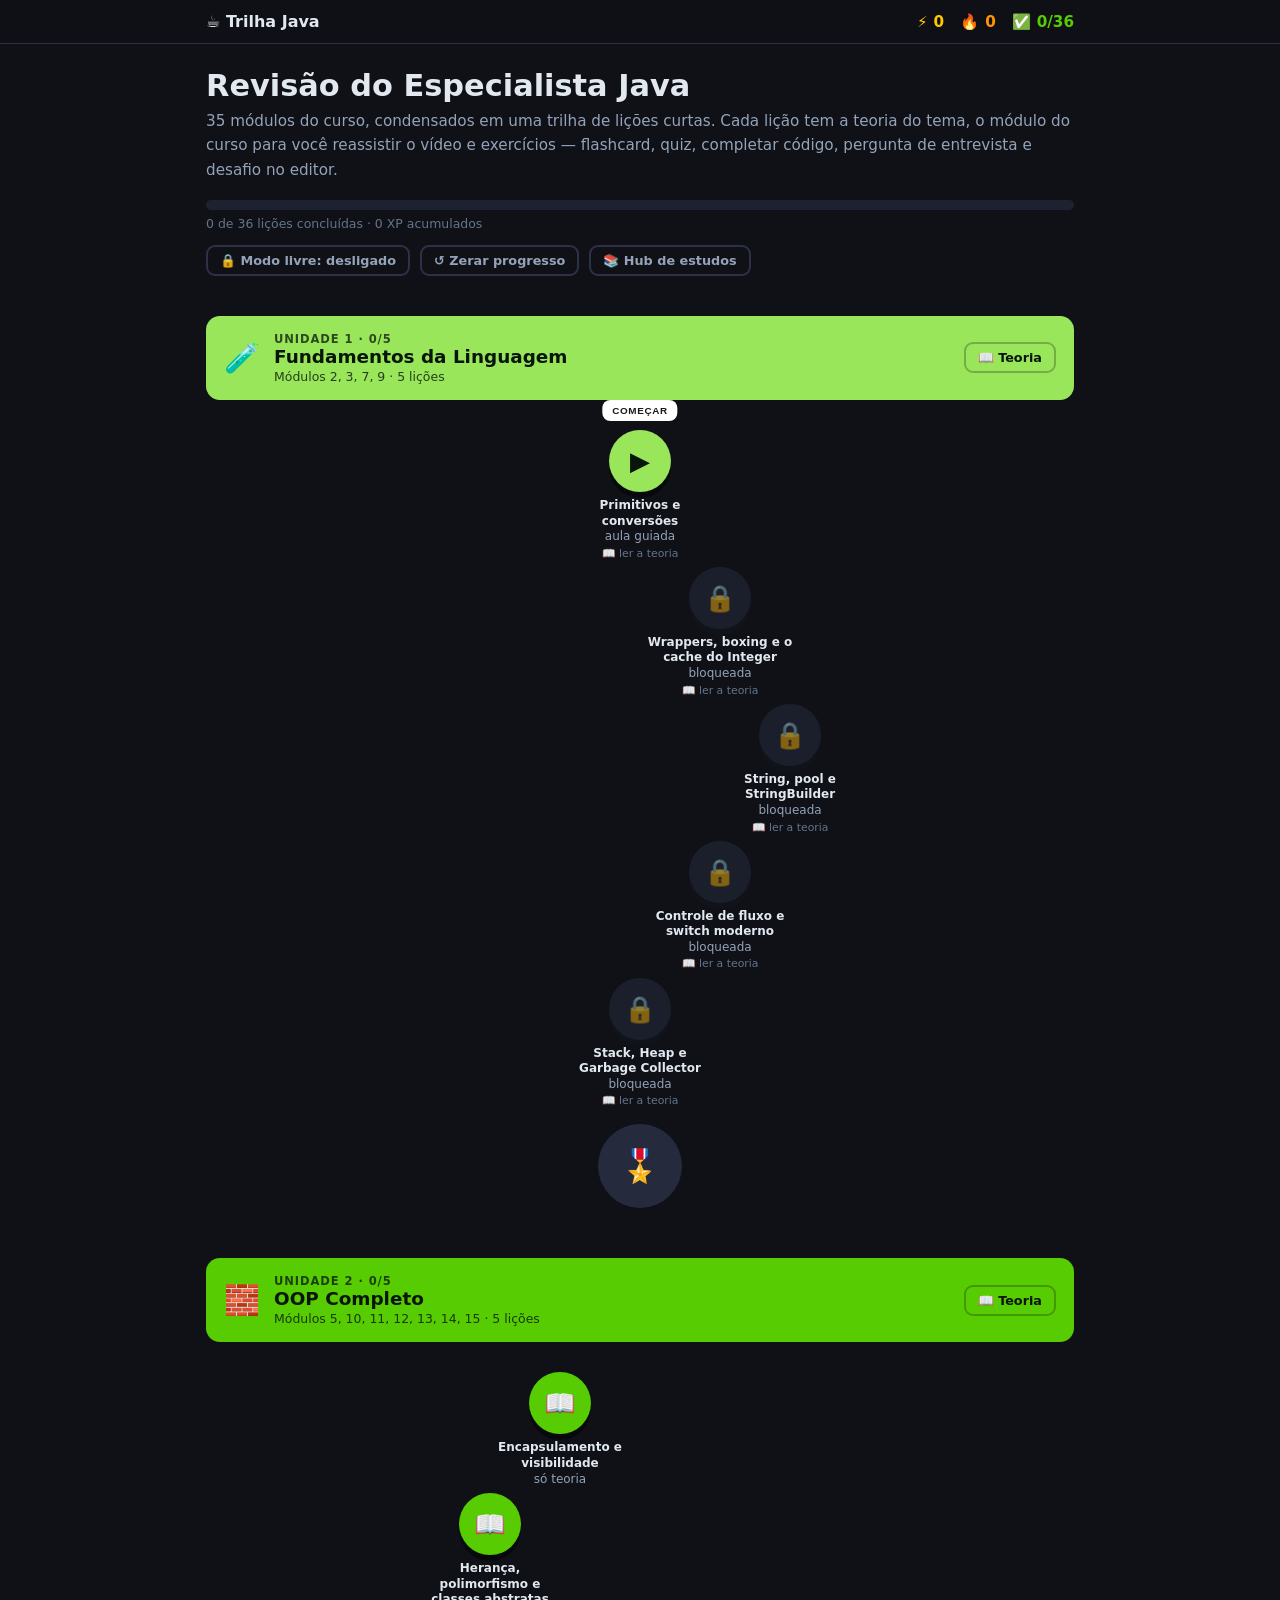
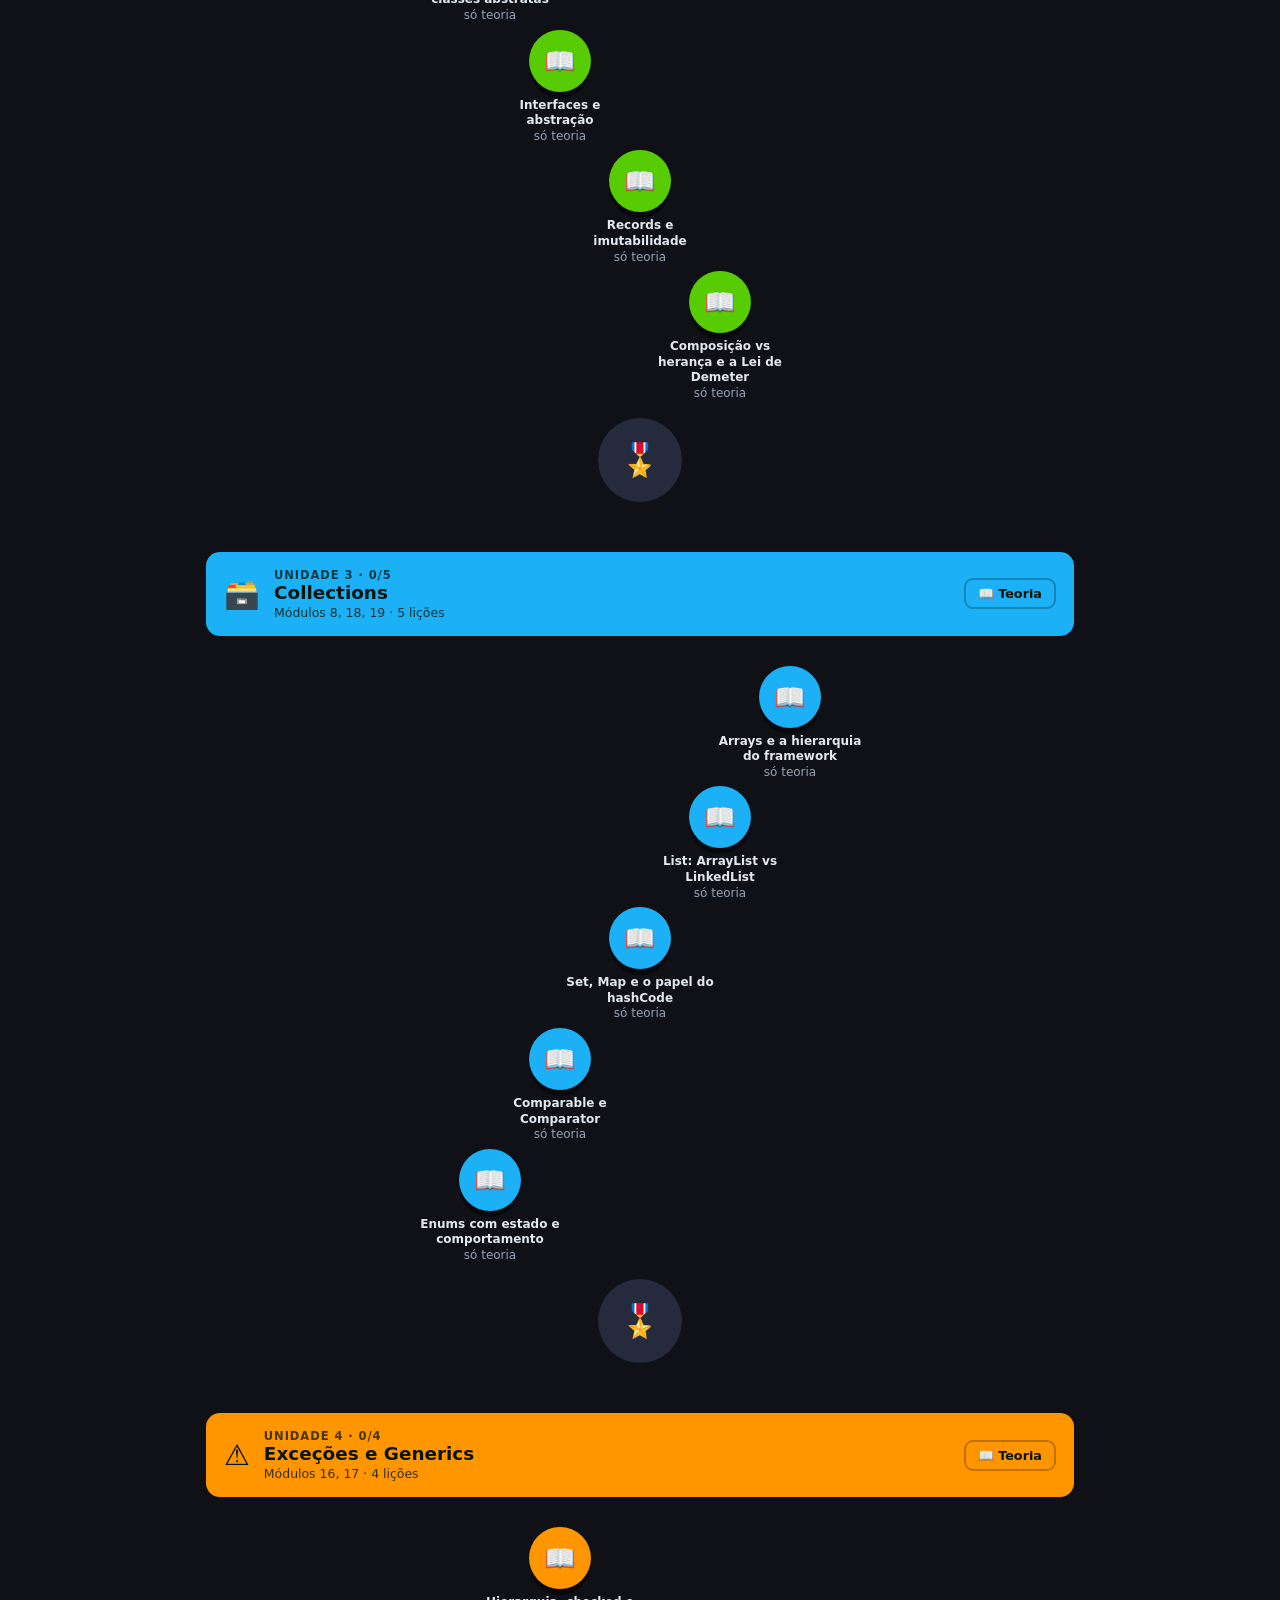
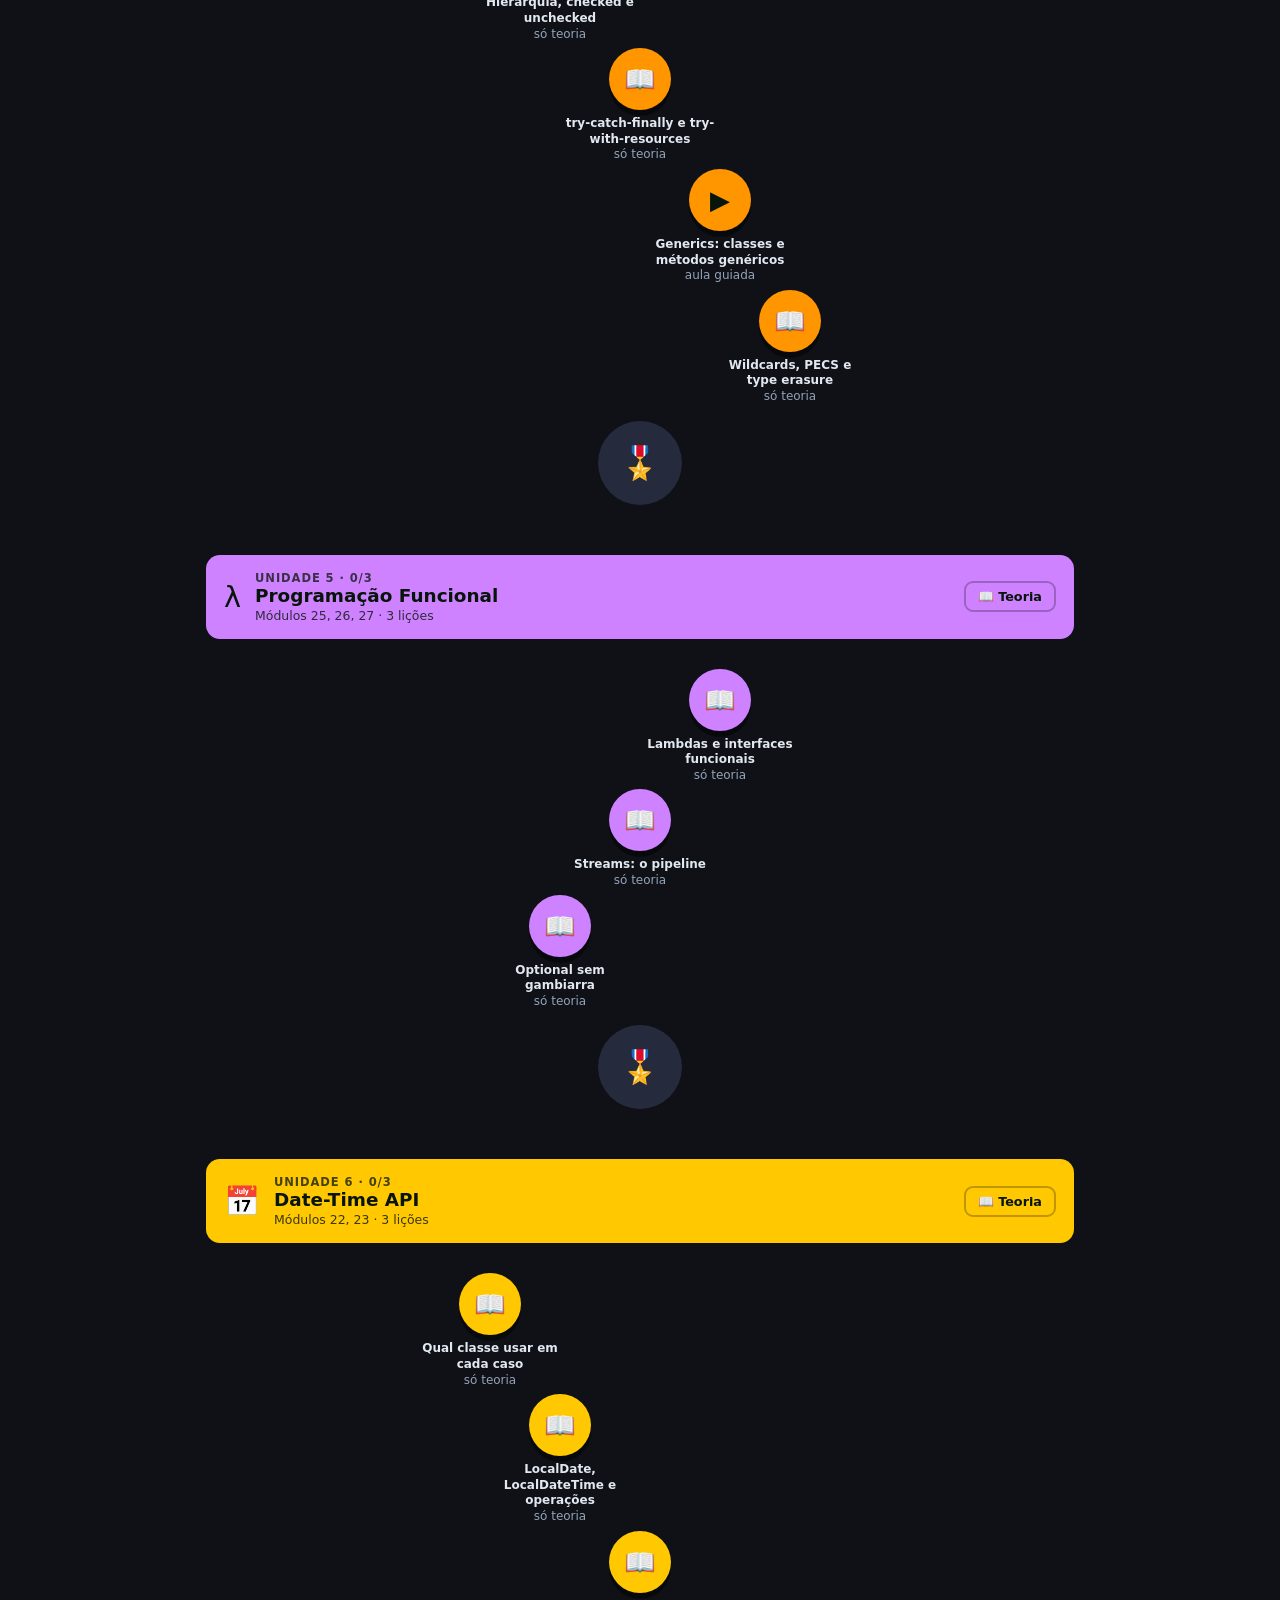
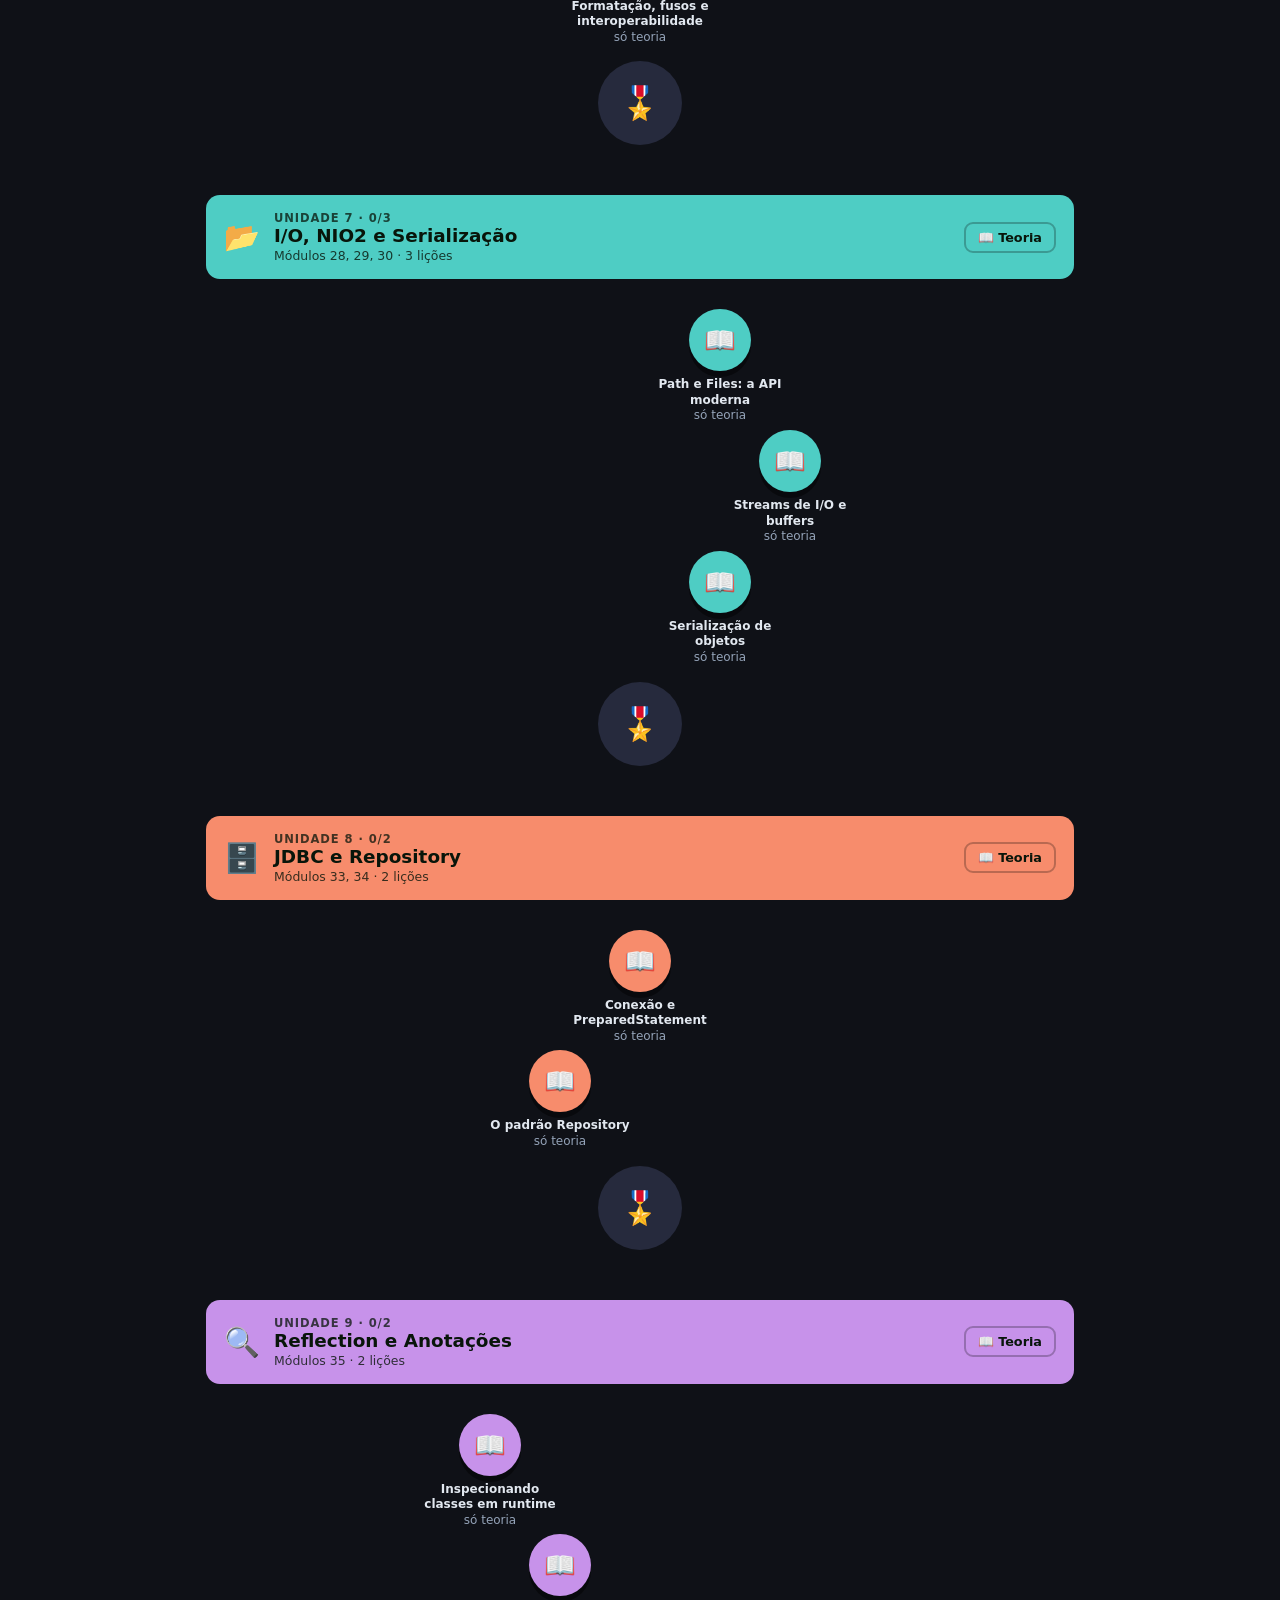
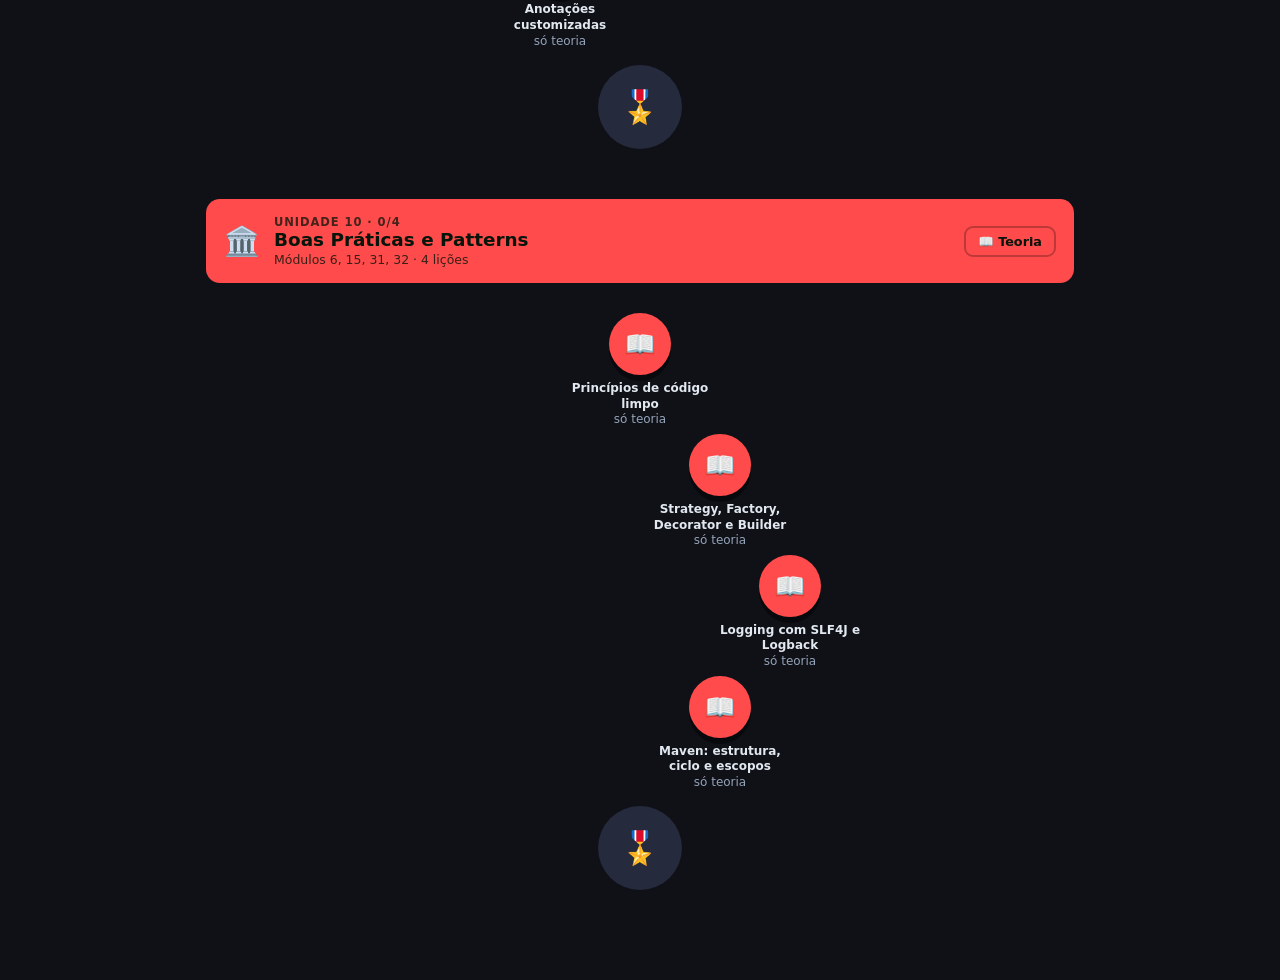
==== trilha/index.html @ 75b9731a "Adiciona trilha gamificada de revisão Java Trilha estilo Duolingo sobre o conteúdo de docs/, em HTML" ====
<!DOCTYPE html>
<html lang="pt-br">
<head>
  <meta charset="UTF-8">
  <meta name="viewport" content="width=device-width, initial-scale=1.0, viewport-fit=cover">
  <meta name="theme-color" content="#0f1117">
  <title>Trilha Java — Revisão Especialista</title>
  <link rel="stylesheet" href="styles/app.css">
</head>
<body>

  <header class="hud">
    <div class="hud-inner">
      <a class="hud-brand" href="index.html">☕ Trilha Java</a>
      <div class="hud-spacer"></div>
      <div class="stat stat-xp">⚡ <span id="hudXp">0</span></div>
      <div class="stat stat-streak">🔥 <span id="hudStreak">0</span></div>
      <div class="stat stat-done">✅ <span id="hudDone">0/0</span></div>
    </div>
  </header>

  <main class="wrap">
    <div class="intro">
      <h1>Revisão do Especialista Java</h1>
      <p>
        35 módulos do curso, condensados em uma trilha de lições curtas.
        Cada lição tem a teoria do tema, o módulo do curso para você reassistir o vídeo
        e exercícios — flashcard, quiz, completar código, pergunta de entrevista e desafio no editor.
      </p>
      <div class="xp-bar"><div class="xp-bar-fill" id="xpFill"></div></div>
      <div class="xp-label" id="xpLabel"></div>
      <div style="display:flex; gap:10px; margin-top:14px; flex-wrap:wrap">
        <button class="btn btn-ghost btn-sm" id="btnLivre">🔒 Modo livre</button>
        <button class="btn btn-ghost btn-sm" id="btnZerar">↺ Zerar progresso</button>
        <a class="btn btn-ghost btn-sm" id="linkHub" target="_blank">📚 Hub de estudos</a>
      </div>
      <div id="revisao"></div>
    </div>

    <div id="unidades"></div>
  </main>

  <script src="js/som.js"></script>
  <script src="js/progress.js"></script>
  <script src="content/curso.js"></script>
  <!-- ordem dos scripts = ordem da trilha -->
  <script src="content/page06-fundamentos.js"></script>
  <script src="content/page01-oop.js"></script>
  <script src="content/page02-collections.js"></script>
  <script src="content/page03-excecoes-generics.js"></script>
  <script src="content/page04-funcional.js"></script>
  <script src="content/page07-datetime.js"></script>
  <script src="content/page08-io-nio2.js"></script>
  <script src="content/page05-jdbc-repository.js"></script>
  <script src="content/page09-reflection.js"></script>
  <script src="content/page10-boas-praticas.js"></script>
  <script src="js/trilha.js"></script>
</body>
</html>
---- trilha/styles/app.css ----
:root {
  --bg:        #0f1117;
  --bg-soft:   #161923;
  --card:      #1e2130;
  --card-2:    #262a3d;
  --border:    #2d3148;
  --text:      #e2e8f0;
  --muted:     #94a3b8;
  --dim:       #64748b;

  --green:     #58cc02;
  --green-dk:  #46a302;
  --blue:      #1cb0f6;
  --purple:    #ce82ff;
  --gold:      #ffc800;
  --red:       #ff4b4b;
  --orange:    #ff9600;

  --radius:    14px;
  --font:      'Segoe UI', system-ui, -apple-system, sans-serif;
  --mono:      'JetBrains Mono', 'Fira Code', Consolas, monospace;
}

* { box-sizing: border-box; margin: 0; padding: 0; }

body {
  font-family: var(--font);
  background: var(--bg);
  color: var(--text);
  min-height: 100vh;
  -webkit-font-smoothing: antialiased;
}

a { color: var(--blue); text-decoration: none; }
a:hover { text-decoration: underline; }
code { font-family: var(--mono); font-size: 0.9em; }

/* ---------------------------------------------------------- header / hud */

.hud {
  position: sticky; top: 0; z-index: 50;
  background: rgba(15, 17, 23, 0.92);
  backdrop-filter: blur(8px);
  border-bottom: 1px solid var(--border);
}
.hud-inner {
  max-width: 900px; margin: 0 auto;
  padding: 12px 16px;
  display: flex; align-items: center; gap: 16px; flex-wrap: wrap;
}
.hud-brand {
  font-weight: 800; font-size: 1rem; color: var(--text);
  display: flex; align-items: center; gap: 8px;
}
.hud-brand:hover { text-decoration: none; }
.hud-spacer { flex: 1; }

.stat {
  display: flex; align-items: center; gap: 6px;
  font-weight: 700; font-size: 0.95rem;
}
.stat-xp     { color: var(--gold); }
.stat-streak { color: var(--orange); }
.stat-done   { color: var(--green); }

.btn {
  border: none; cursor: pointer; font-family: var(--font);
  font-weight: 700; font-size: 0.9rem;
  padding: 10px 20px; border-radius: 12px;
  transition: filter .15s, transform .05s;
}
.btn:active { transform: translateY(1px); }
.btn:disabled { opacity: .4; cursor: not-allowed; }
.btn-primary { background: var(--green); color: #0b1a00; box-shadow: 0 4px 0 var(--green-dk); }
.btn-primary:hover:not(:disabled) { filter: brightness(1.08); }
.btn-blue    { background: var(--blue); color: #04222f; box-shadow: 0 4px 0 #0d8ac4; }
.btn-ghost   { background: transparent; color: var(--muted); border: 2px solid var(--border); }
.btn-ghost:hover { color: var(--text); border-color: var(--dim); }
.btn-sm { padding: 6px 12px; font-size: 0.8rem; border-radius: 9px; }

/* ------------------------------------------------------------- trilha map */

.wrap { max-width: 900px; margin: 0 auto; padding: 24px 16px 80px; }

.intro h1 { font-size: 1.9rem; margin-bottom: 6px; }
.intro p  { color: var(--muted); font-size: 0.95rem; line-height: 1.6; }

.xp-bar {
  height: 10px; background: var(--card); border-radius: 6px;
  overflow: hidden; margin: 18px 0 6px;
}
.xp-bar-fill { height: 100%; background: linear-gradient(90deg, var(--green), var(--blue)); transition: width .4s ease; }
.xp-label { font-size: 0.78rem; color: var(--dim); }

.unit {
  margin-top: 40px;
  border-radius: var(--radius);
}
.unit-head {
  display: flex; align-items: center; gap: 14px;
  padding: 16px 18px;
  border-radius: var(--radius);
  background: var(--unit-color, var(--green));
  color: #08150a;
}
.unit-head-icon { font-size: 1.8rem; }
.unit-head-body { flex: 1; }
.unit-head-kicker { font-size: 0.72rem; font-weight: 800; text-transform: uppercase; letter-spacing: .08em; opacity: .75; }
.unit-head h2 { font-size: 1.15rem; font-weight: 800; }
.unit-head-meta { font-size: 0.78rem; opacity: .8; margin-top: 2px; }
.unit-head .btn-ghost { color: #08150a; border-color: rgba(0,0,0,.25); }
.unit-head .btn-ghost:hover { color: #000; border-color: rgba(0,0,0,.5); }

.path { padding: 30px 0 10px; display: flex; flex-direction: column; align-items: center; gap: 6px; }

.node-row { display: flex; justify-content: center; width: 100%; }
.node-wrap { position: relative; display: flex; flex-direction: column; align-items: center; gap: 6px; }

.node {
  width: 62px; height: 62px; border-radius: 50%;
  border: none; cursor: pointer;
  display: grid; place-items: center;
  font-size: 1.6rem;
  background: var(--card-2);
  color: var(--dim);
  box-shadow: 0 6px 0 #14161f;
  transition: transform .1s;
  position: relative;
}
.node:active { transform: translateY(3px); box-shadow: 0 3px 0 #14161f; }
.node.locked { cursor: not-allowed; opacity: .55; }
.node.locked:active { transform: none; box-shadow: 0 6px 0 #14161f; }
.node.available {
  background: var(--unit-color, var(--green));
  color: #08150a;
  box-shadow: 0 6px 0 rgba(0,0,0,.45);
}
.node.done {
  background: var(--gold); color: #3a2a00;
  box-shadow: 0 6px 0 #b38c00;
}
.node.current::after {
  content: 'COMEÇAR';
  position: absolute; top: -30px; left: 50%; transform: translateX(-50%);
  background: #fff; color: #1a1a1a;
  font-size: 0.62rem; font-weight: 800; letter-spacing: .06em;
  padding: 5px 10px; border-radius: 8px; white-space: nowrap;
  animation: bob 1.4s ease-in-out infinite;
}
@keyframes bob { 0%,100% { transform: translateX(-50%) translateY(0); } 50% { transform: translateX(-50%) translateY(-4px); } }

.node-due {
  position: absolute; top: -4px; right: -4px;
  width: 22px; height: 22px; border-radius: 50%;
  background: var(--red); color: #fff;
  font-size: 0.7rem; display: grid; place-items: center;
  border: 3px solid var(--bg);
}
.node-label { font-size: 0.75rem; color: var(--muted); text-align: center; max-width: 150px; line-height: 1.3; }
.node-label b { color: var(--text); font-weight: 600; }

/* mobile first: deslocamentos curtos; a partir de 560px a trilha abre */
.offset--2 { transform: translateX(-84px); }
.offset--1 { transform: translateX(-44px); }
.offset-0  { transform: translateX(0);     }
.offset-1  { transform: translateX(44px);  }
.offset-2  { transform: translateX(84px);  }

@media (min-width: 560px) {
  .offset--2 { transform: translateX(-150px); }
  .offset--1 { transform: translateX(-80px);  }
  .offset-1  { transform: translateX(80px);   }
  .offset-2  { transform: translateX(150px);  }
}

.trophy {
  margin: 10px auto 0; width: 84px; height: 84px; border-radius: 50%;
  display: grid; place-items: center; font-size: 2rem;
  background: var(--card-2); color: var(--dim);
}
.trophy.on { background: var(--gold); color: #3a2a00; box-shadow: 0 6px 0 #b38c00; }

/* ------------------------------------------------------------ review box */

.review-panel {
  margin-top: 22px; background: var(--card); border: 1px solid var(--border);
  border-left: 4px solid var(--orange);
  border-radius: var(--radius); padding: 16px 18px;
}
.review-panel h3 { font-size: 0.95rem; margin-bottom: 10px; }
.review-item {
  display: flex; align-items: center; gap: 10px;
  padding: 8px 0; border-top: 1px solid var(--border); font-size: 0.88rem;
}
.review-item:first-of-type { border-top: none; }
.review-item span { flex: 1; color: var(--muted); }

/* ---------------------------------------------------------------- lesson */

.lesson-top {
  display: flex; align-items: center; gap: 14px;
  max-width: 900px; margin: 0 auto; padding: 14px 16px;
}
.progress-track { flex: 1; height: 14px; background: var(--card); border-radius: 8px; overflow: hidden; }
.progress-fill { height: 100%; background: var(--green); border-radius: 8px; transition: width .3s ease; }
.close-x { background: none; border: none; color: var(--dim); font-size: 1.6rem; cursor: pointer; line-height: 1; }
.close-x:hover { color: var(--text); }

.stage { max-width: 760px; margin: 0 auto; padding: 8px 16px 140px; }

.step-kicker {
  font-size: 0.72rem; font-weight: 800; letter-spacing: .09em;
  text-transform: uppercase; color: var(--purple); margin-bottom: 10px;
}
.step-title { font-size: 1.35rem; line-height: 1.35; margin-bottom: 18px; }
.step-sub { color: var(--muted); font-size: 0.92rem; margin-bottom: 16px; line-height: 1.6; }

/* teoria */
.teoria { line-height: 1.75; font-size: 0.96rem; }
.teoria h3 { font-size: 1.02rem; margin: 22px 0 8px; color: var(--text); }
.teoria p  { margin-bottom: 12px; color: #cbd5e1; }
.teoria ul, .teoria ol { margin: 0 0 14px 20px; color: #cbd5e1; }
.teoria li { margin-bottom: 6px; }
.teoria strong { color: var(--text); }
.teoria code { background: var(--card-2); padding: 2px 6px; border-radius: 5px; color: #a5f3c0; }
.teoria table { width: 100%; border-collapse: collapse; margin: 12px 0 18px; font-size: 0.88rem; }
.teoria th, .teoria td { border: 1px solid var(--border); padding: 8px 10px; text-align: left; }
.teoria th { background: var(--card-2); font-weight: 700; }
.teoria td code { background: none; padding: 0; }

pre.code {
  background: #12141d; border: 1px solid var(--border); border-radius: 10px;
  padding: 14px 16px; overflow-x: auto; margin: 0 0 16px;
  font-family: var(--mono); font-size: 0.84rem; line-height: 1.65;
  color: #d7dce8; white-space: pre;
}
pre.code .cm { color: #6b7280; font-style: italic; }
pre.code .kw { color: #c792ea; }
pre.code .st { color: #ecc48d; }
pre.code .an { color: #ffcb6b; }
pre.code .ok { color: #7ee787; }
pre.code .bad { color: #ff7b72; }

/* referência ao módulo do curso */
.modref {
  display: flex; align-items: flex-start; gap: 12px;
  background: var(--card); border: 1px solid var(--border);
  border-left: 4px solid var(--blue);
  border-radius: 10px; padding: 12px 14px; margin-bottom: 20px;
  font-size: 0.85rem;
}
.modref-icon { font-size: 1.15rem; line-height: 1.3; }
.modref-body { flex: 1; }
.modref b { display: block; margin-bottom: 3px; }
.modref-path {
  font-family: var(--mono); font-size: 0.76rem; color: var(--muted);
  background: var(--bg-soft); padding: 4px 7px; border-radius: 5px;
  display: inline-block; margin-top: 6px; word-break: break-all;
}

/* opções de quiz */
.options { display: flex; flex-direction: column; gap: 10px; }
.option {
  text-align: left; width: 100%;
  background: var(--card); border: 2px solid var(--border);
  color: var(--text); border-radius: 12px; padding: 14px 16px;
  font-family: var(--font); font-size: 0.93rem; line-height: 1.5; cursor: pointer;
  transition: border-color .12s, background .12s;
  display: flex; gap: 12px; align-items: flex-start;
}
.option:hover:not(.disabled) { border-color: var(--dim); }
.option.selected { border-color: var(--blue); background: rgba(28,176,246,.08); }
.option.right { border-color: var(--green); background: rgba(88,204,2,.12); }
.option.wrong { border-color: var(--red); background: rgba(255,75,75,.1); }
.option.disabled { cursor: default; }
.option-key {
  flex: 0 0 24px; height: 24px; border-radius: 6px;
  border: 2px solid var(--border); font-size: 0.72rem; font-weight: 800;
  display: grid; place-items: center; color: var(--muted);
}
.option code { background: var(--card-2); padding: 1px 5px; border-radius: 4px; color: #a5f3c0; }

/* flashcard */
.flip { perspective: 1200px; margin-bottom: 18px; }
.flip-inner {
  position: relative; transition: transform .5s;
  transform-style: preserve-3d; min-height: 220px;
}
.flip.flipped .flip-inner { transform: rotateY(180deg); }
.flip-face {
  position: absolute; inset: 0; backface-visibility: hidden;
  background: var(--card); border: 1px solid var(--border); border-radius: var(--radius);
  padding: 22px; overflow-y: auto;
}
.flip-back { transform: rotateY(180deg); }
.flip-hint { text-align: center; color: var(--dim); font-size: 0.78rem; margin-bottom: 14px; }

/* resposta livre */
textarea.answer {
  width: 100%; min-height: 130px; resize: vertical;
  background: var(--card); border: 2px solid var(--border); border-radius: 12px;
  color: var(--text); font-family: var(--font); font-size: 0.93rem;
  padding: 14px; line-height: 1.6;
}
textarea.answer:focus { outline: none; border-color: var(--blue); }

.reveal {
  background: var(--card); border: 1px solid var(--border);
  border-left: 4px solid var(--green);
  border-radius: 10px; padding: 16px; margin-top: 16px;
}
.reveal h4 { font-size: 0.8rem; text-transform: uppercase; letter-spacing: .07em; color: var(--green); margin-bottom: 10px; }
.self-grade { display: flex; gap: 10px; margin-top: 16px; flex-wrap: wrap; }

/* completar lacuna */
.gap-input {
  background: var(--card-2); border: 2px dashed var(--blue); border-radius: 6px;
  color: var(--text); font-family: var(--mono); font-size: 0.84rem;
  padding: 2px 8px; min-width: 120px;
}
.gap-input:focus { outline: none; border-style: solid; }

/* editor de código */
.editor-shell {
  border: 1px solid var(--border); border-radius: 12px; overflow: hidden;
  margin-bottom: 14px; background: #1e1e1e;
}
.editor-bar {
  display: flex; align-items: center; gap: 10px;
  background: var(--card-2); padding: 8px 12px;
  font-size: 0.76rem; color: var(--muted); font-family: var(--mono);
  border-bottom: 1px solid var(--border);
}
.editor-bar .dot { width: 10px; height: 10px; border-radius: 50%; background: var(--red); }
.editor-host { height: 340px; }
textarea.editor-fallback {
  width: 100%; height: 340px; border: none; background: #1e1e1e; color: #d4d4d4;
  font-family: var(--mono); font-size: 0.84rem; padding: 12px; resize: vertical; line-height: 1.6;
}
textarea.editor-fallback:focus { outline: none; }

.checks { display: flex; flex-direction: column; gap: 8px; margin-top: 14px; }
.check {
  display: flex; gap: 10px; align-items: flex-start;
  background: var(--card); border: 1px solid var(--border);
  border-radius: 9px; padding: 10px 12px; font-size: 0.85rem;
}
.check-icon { flex: 0 0 auto; }
.check.pass { border-color: rgba(88,204,2,.45); }
.check.pass .check-icon { color: var(--green); }
.check.fail { border-color: rgba(255,75,75,.4); }
.check.fail .check-icon { color: var(--red); }
.check.idle { opacity: .6; }

.note {
  font-size: 0.78rem; color: var(--dim); line-height: 1.6;
  border-left: 2px solid var(--border); padding-left: 10px; margin-top: 12px;
}

/* barra de feedback fixa */
.footbar {
  position: fixed; left: 0; right: 0; bottom: 0; z-index: 40;
  border-top: 2px solid var(--border);
  background: var(--bg-soft);
  transition: background .2s, border-color .2s;
}
.footbar.ok   { background: #14300a; border-color: var(--green); }
.footbar.bad  { background: #340d0d; border-color: var(--red); }
.footbar-inner {
  max-width: 760px; margin: 0 auto; padding: 16px;
  display: flex; align-items: center; gap: 16px; flex-wrap: wrap;
}
.footbar-msg { flex: 1; font-size: 0.92rem; line-height: 1.55; min-width: 220px; }
.footbar.ok  .footbar-msg b { color: var(--green); }
.footbar.bad .footbar-msg b { color: var(--red); }
.footbar-msg small { display: block; color: var(--muted); margin-top: 5px; font-size: 0.82rem; }

/* fim de lição */
.finish { text-align: center; padding: 40px 0; }
.finish-emoji { font-size: 3.5rem; }
.finish h1 { font-size: 1.8rem; margin: 12px 0 8px; }
.finish p { color: var(--muted); margin-bottom: 24px; }
.finish-stats { display: flex; gap: 12px; justify-content: center; flex-wrap: wrap; margin-bottom: 28px; }
.finish-stat {
  background: var(--card); border: 2px solid var(--border); border-radius: 12px;
  padding: 14px 22px; min-width: 110px;
}
.finish-stat .v { font-size: 1.5rem; font-weight: 800; }
.finish-stat .k { font-size: 0.72rem; color: var(--dim); text-transform: uppercase; letter-spacing: .07em; margin-top: 2px; }
.finish-actions { display: flex; gap: 12px; justify-content: center; flex-wrap: wrap; }

/* -------------------------------------------------------- página teoria */

.hud-here { color: var(--dim); font-size: 0.9rem; font-weight: 600; }

.doc-layout {
  display: grid; grid-template-columns: 280px minmax(0, 1fr);
  gap: 32px; max-width: 1180px; margin: 0 auto; padding: 0 16px;
  align-items: start;
}
@media (max-width: 900px) {
  .doc-layout { grid-template-columns: 1fr; gap: 0; }
  .doc-side { position: static !important; max-height: none !important; border-right: none;
              border-bottom: 1px solid var(--border); margin-bottom: 20px; }
}

.doc-side {
  position: sticky; top: 62px;
  max-height: calc(100vh - 62px); overflow-y: auto;
  padding: 24px 8px 40px 0;
  border-right: 1px solid var(--border);
  scrollbar-width: thin;
}

.toc-unit { margin-bottom: 22px; }
.toc-unit-head {
  display: flex; align-items: center; gap: 8px;
  font-size: 0.78rem; font-weight: 800; letter-spacing: .04em;
  text-transform: uppercase; color: var(--unit-color, var(--green));
  padding: 0 10px 8px;
}
.toc-list { list-style: none; }
.toc-item a {
  display: block; padding: 7px 12px; border-radius: 8px;
  font-size: 0.86rem; color: var(--muted); border-left: 2px solid transparent;
}
.toc-item a:hover { background: var(--card); color: var(--text); text-decoration: none; }
.toc-item.active a { background: var(--card); color: var(--text); border-left-color: var(--blue); font-weight: 700; }
.toc-item.done a::after { content: ' ★'; color: var(--gold); font-size: 0.75rem; }

.doc-main { padding: 28px 0 90px; min-width: 0; }

.artigo-kicker {
  font-size: 0.76rem; font-weight: 800; letter-spacing: .07em;
  text-transform: uppercase; margin-bottom: 10px;
  display: flex; align-items: center; gap: 6px; flex-wrap: wrap;
}
.artigo-titulo { font-size: 2rem; line-height: 1.2; margin-bottom: 12px; }
.artigo-resumo { color: var(--muted); font-size: 1rem; line-height: 1.7; margin-bottom: 22px; }

.nesta-pagina {
  background: var(--card); border: 1px solid var(--border); border-radius: 10px;
  padding: 14px 18px; margin: 0 0 28px;
}
.nesta-pagina b {
  display: block; font-size: 0.72rem; text-transform: uppercase;
  letter-spacing: .08em; color: var(--dim); margin-bottom: 8px;
}
.nesta-pagina ul { list-style: none; display: flex; flex-wrap: wrap; gap: 6px 18px; }
.nesta-pagina a { font-size: 0.86rem; color: var(--muted); }
.nesta-pagina a:hover { color: var(--blue); }
.nesta-pagina a.lendo { color: var(--blue); font-weight: 700; }

.doc-main .teoria h3 { scroll-margin-top: 80px; padding-top: 6px; }

.artigo-cta {
  display: flex; gap: 12px; align-items: center; flex-wrap: wrap;
  margin: 36px 0 0; padding-top: 26px; border-top: 1px solid var(--border);
}

.artigo-nav {
  display: flex; justify-content: space-between; gap: 16px;
  margin-top: 26px; padding-top: 20px; border-top: 1px solid var(--border);
  font-size: 0.92rem;
}
.artigo-nav a { color: var(--text); font-weight: 600; max-width: 45%; }
.artigo-nav a small { color: var(--dim); font-size: 0.74rem; font-weight: 400; }
.artigo-nav .direita { text-align: right; }

.node-teoria {
  font-size: 0.68rem; color: var(--dim);
  display: block; margin-top: 2px;
}
.node-teoria:hover { color: var(--blue); }

/* ------------------------------------------------- ajustes mobile gerais */

@media (max-width: 559px) {
  .wrap { padding: 16px 12px 60px; }
  .intro h1 { font-size: 1.45rem; }
  .intro p  { font-size: 0.88rem; }
  .hud-inner { padding: 10px 12px; gap: 10px; }
  .hud-brand { font-size: 0.9rem; }
  .stat { font-size: 0.85rem; }

  .node { font-size: 1.35rem; }
  .node-label { font-size: 0.7rem; max-width: 120px; }
  .unit-head { padding: 13px 14px; gap: 11px; }
  .unit-head h2 { font-size: 1rem; }
  .unit-head-icon { font-size: 1.5rem; }
  .unit-head-meta { font-size: 0.72rem; }

  .stage { padding: 8px 12px 150px; }
  .step-title { font-size: 1.1rem; }
  .option { padding: 12px 13px; font-size: 0.87rem; }
  pre.code { font-size: 0.74rem; padding: 12px; }
  .editor-host, textarea.editor-fallback { height: 260px; }
  .footbar-inner { padding: 13px 12px; gap: 10px; }
  .footbar-msg { font-size: 0.86rem; }
  .footbar .btn { flex: 1 0 auto; }

  .doc-main { padding: 18px 0 60px; }
  .artigo-titulo { font-size: 1.5rem; }
  .teoria { font-size: 0.9rem; }
  .teoria table { font-size: 0.78rem; }
  .teoria th, .teoria td { padding: 6px 8px; }
  .doc-side { padding: 16px 0 20px; }
}

/* alvos de toque: nada abaixo de 44px em telas de dedo */
@media (pointer: coarse) {
  .btn { min-height: 44px; }
  .btn-sm { min-height: 38px; }
  .option { min-height: 48px; }
  .toc-item a { padding: 10px 12px; }
}

.tag {
  display: inline-block; font-size: 0.68rem; font-weight: 800;
  padding: 3px 8px; border-radius: 20px; letter-spacing: .04em;
  background: var(--card-2); color: var(--muted); margin-left: 8px;
}
.tag-alta  { background: rgba(255,75,75,.15);  color: #ff8f8f; }
.tag-media { background: rgba(255,200,0,.15);  color: var(--gold); }
.tag-base  { background: rgba(88,204,2,.15);   color: #9ae65a; }
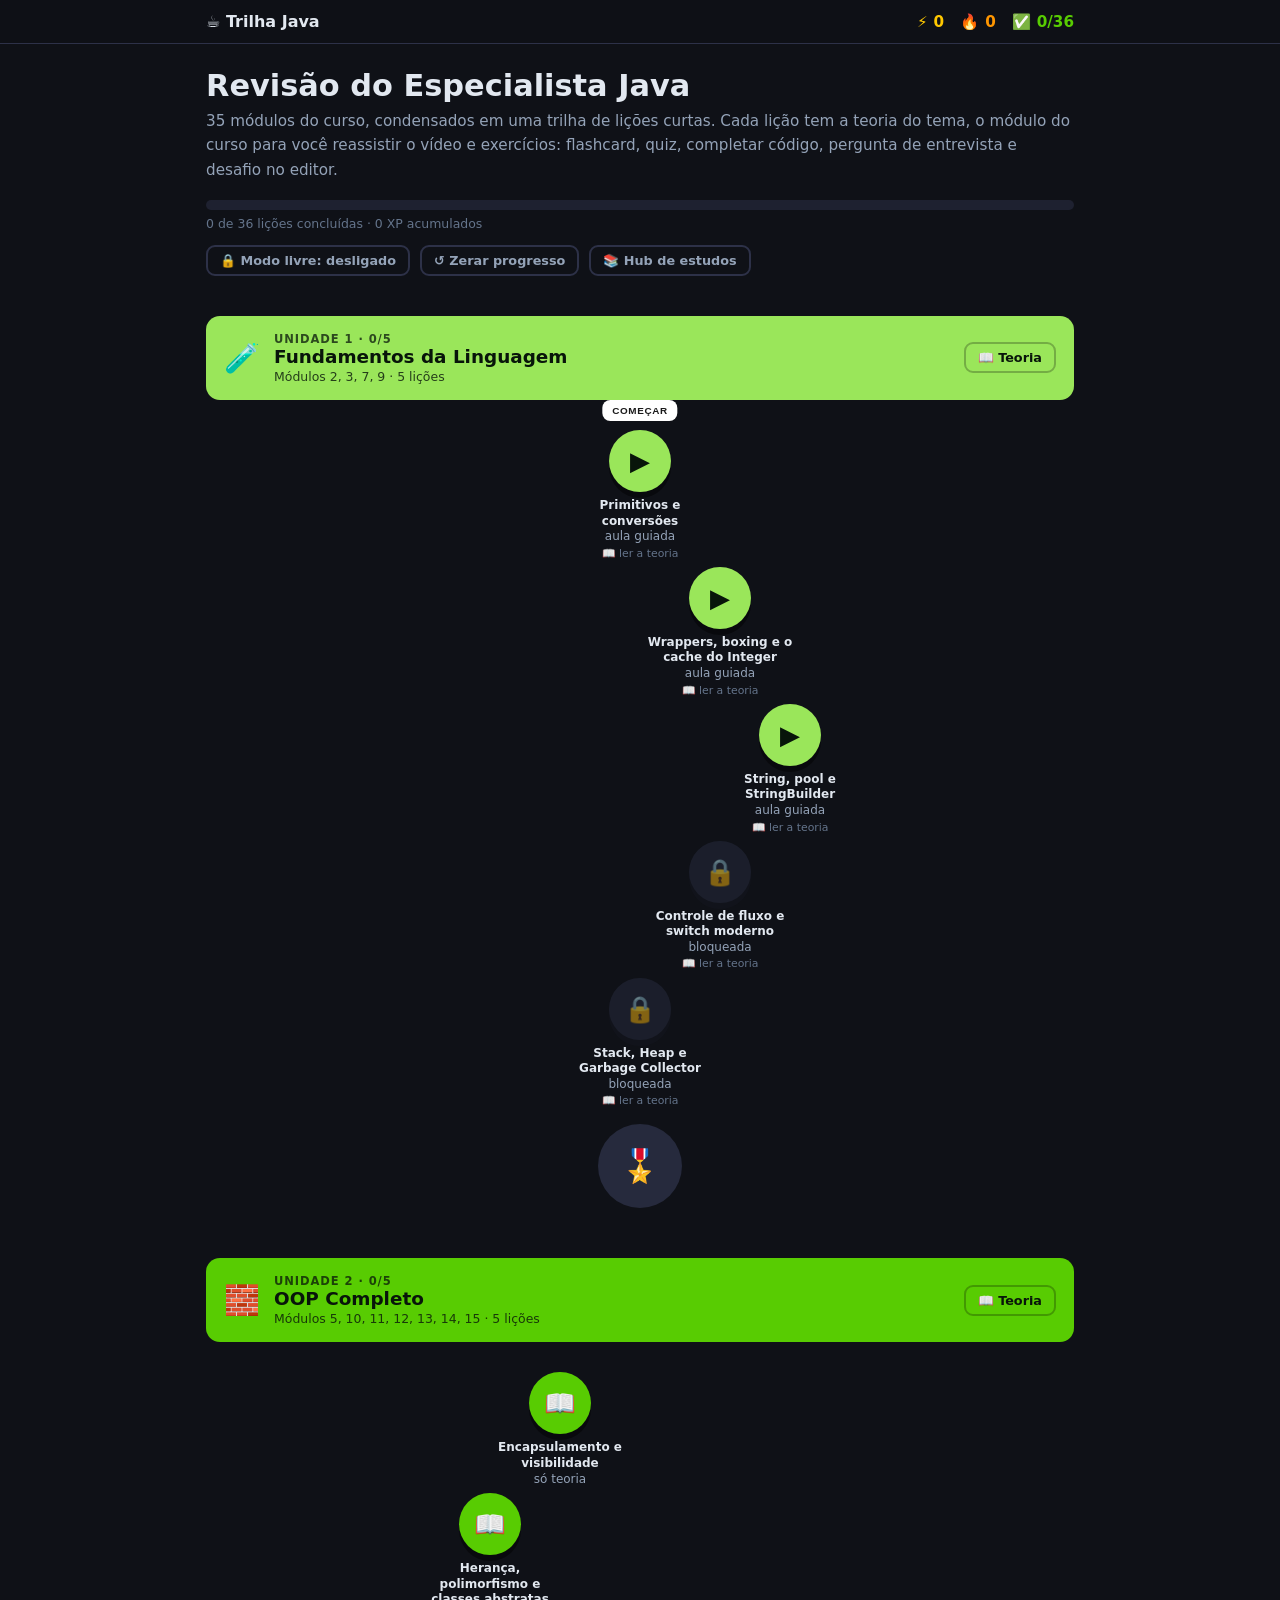
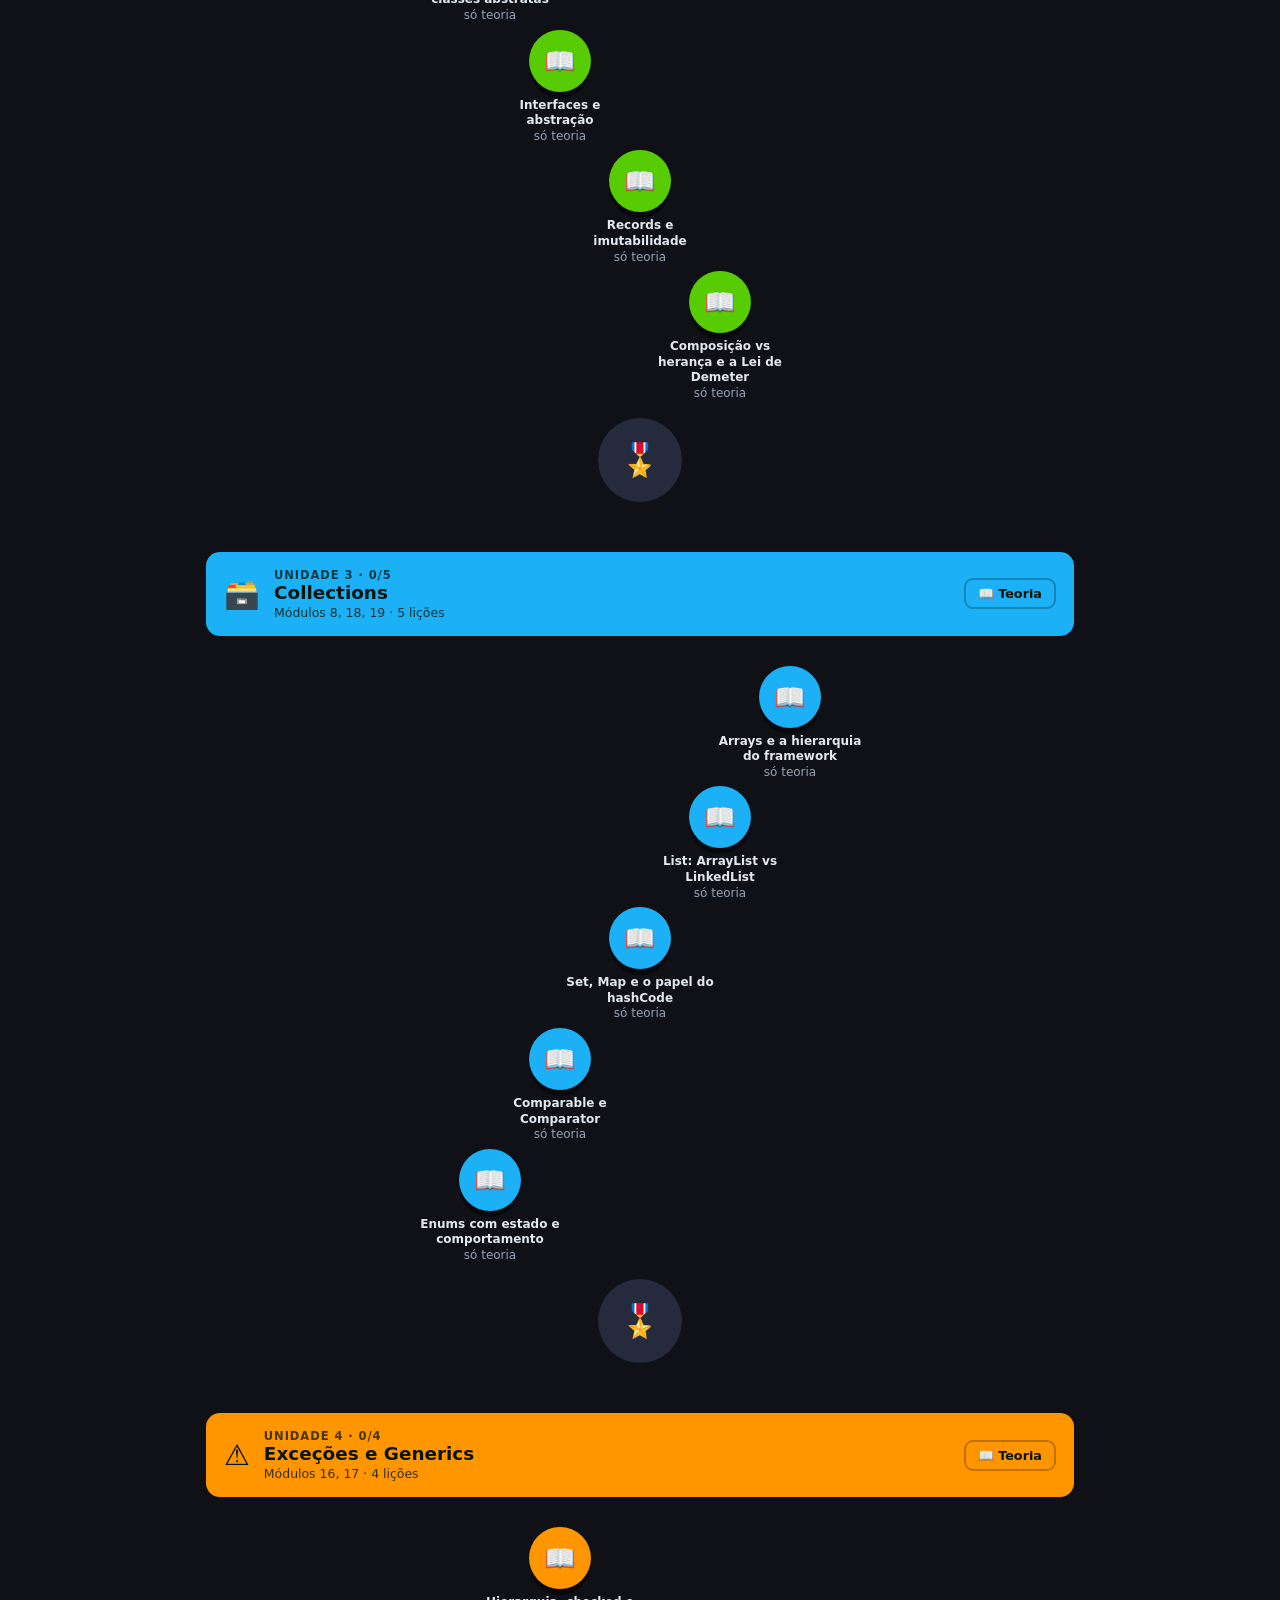
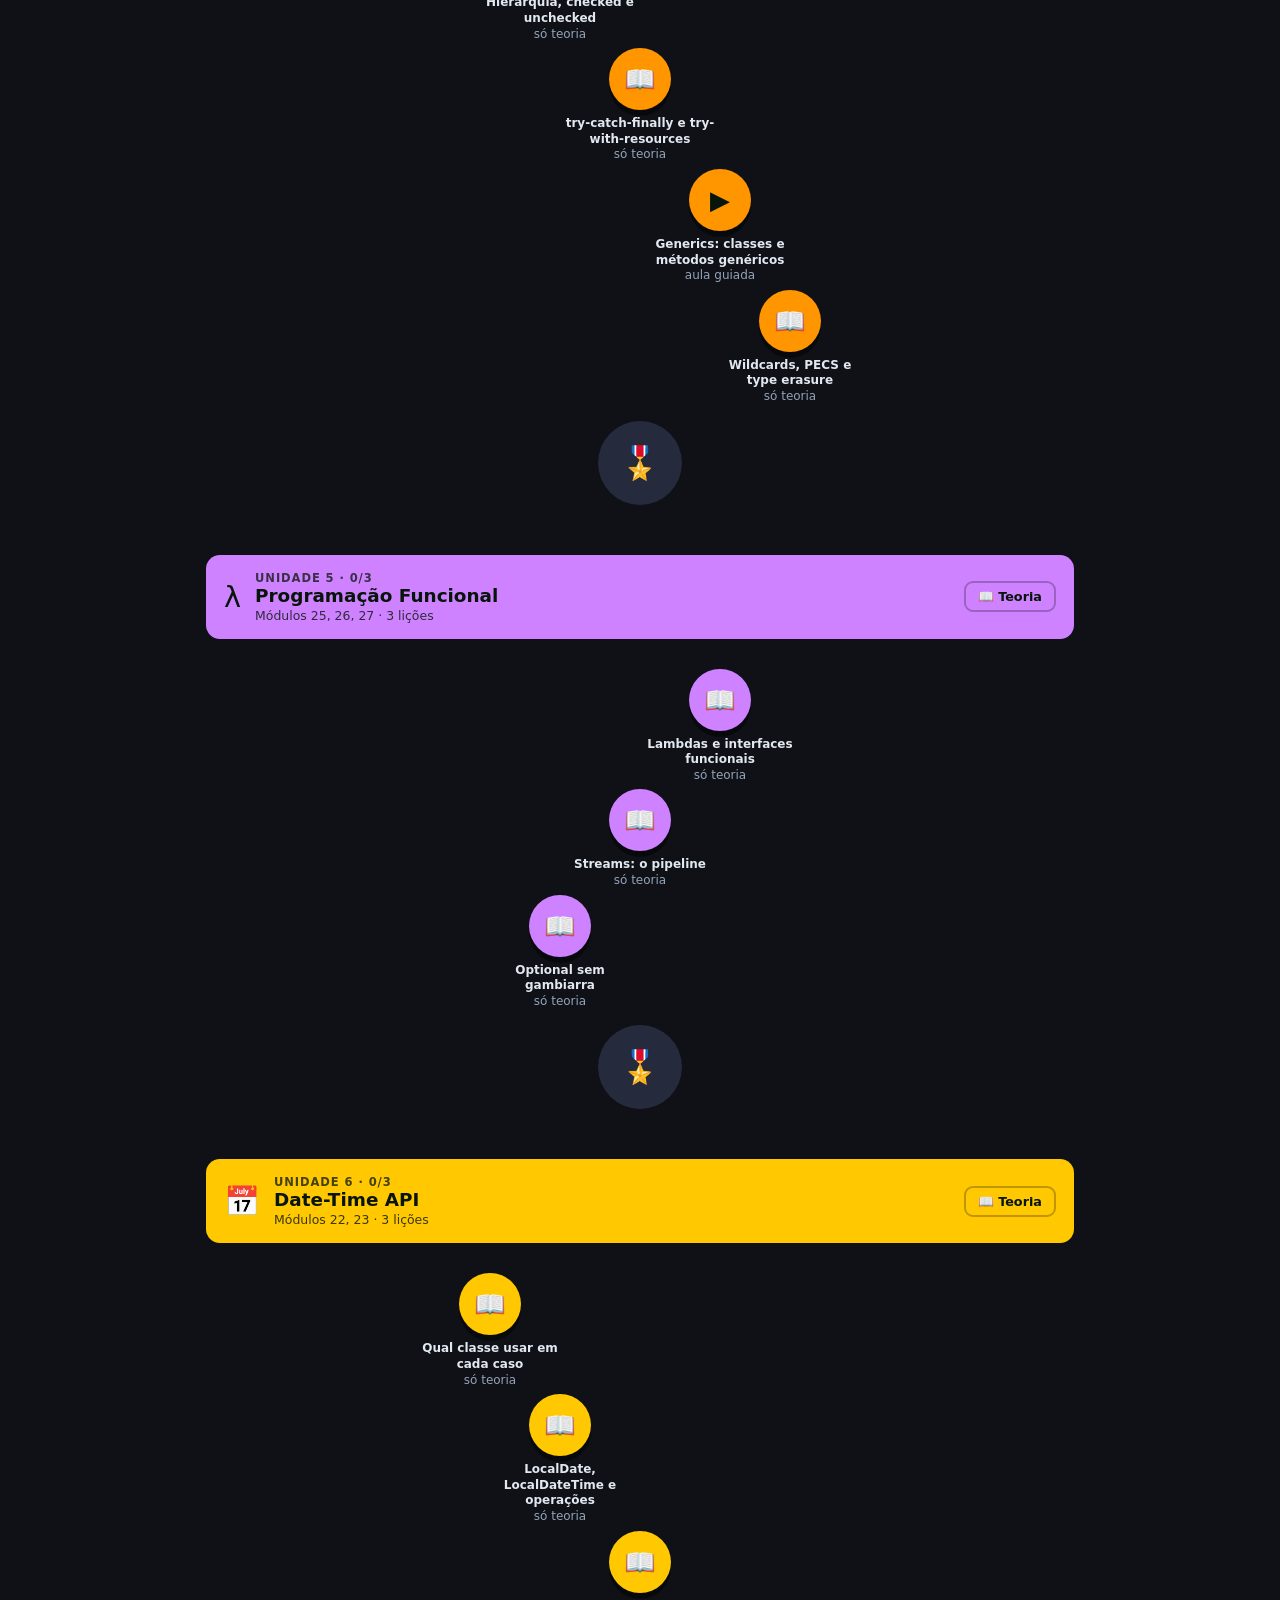
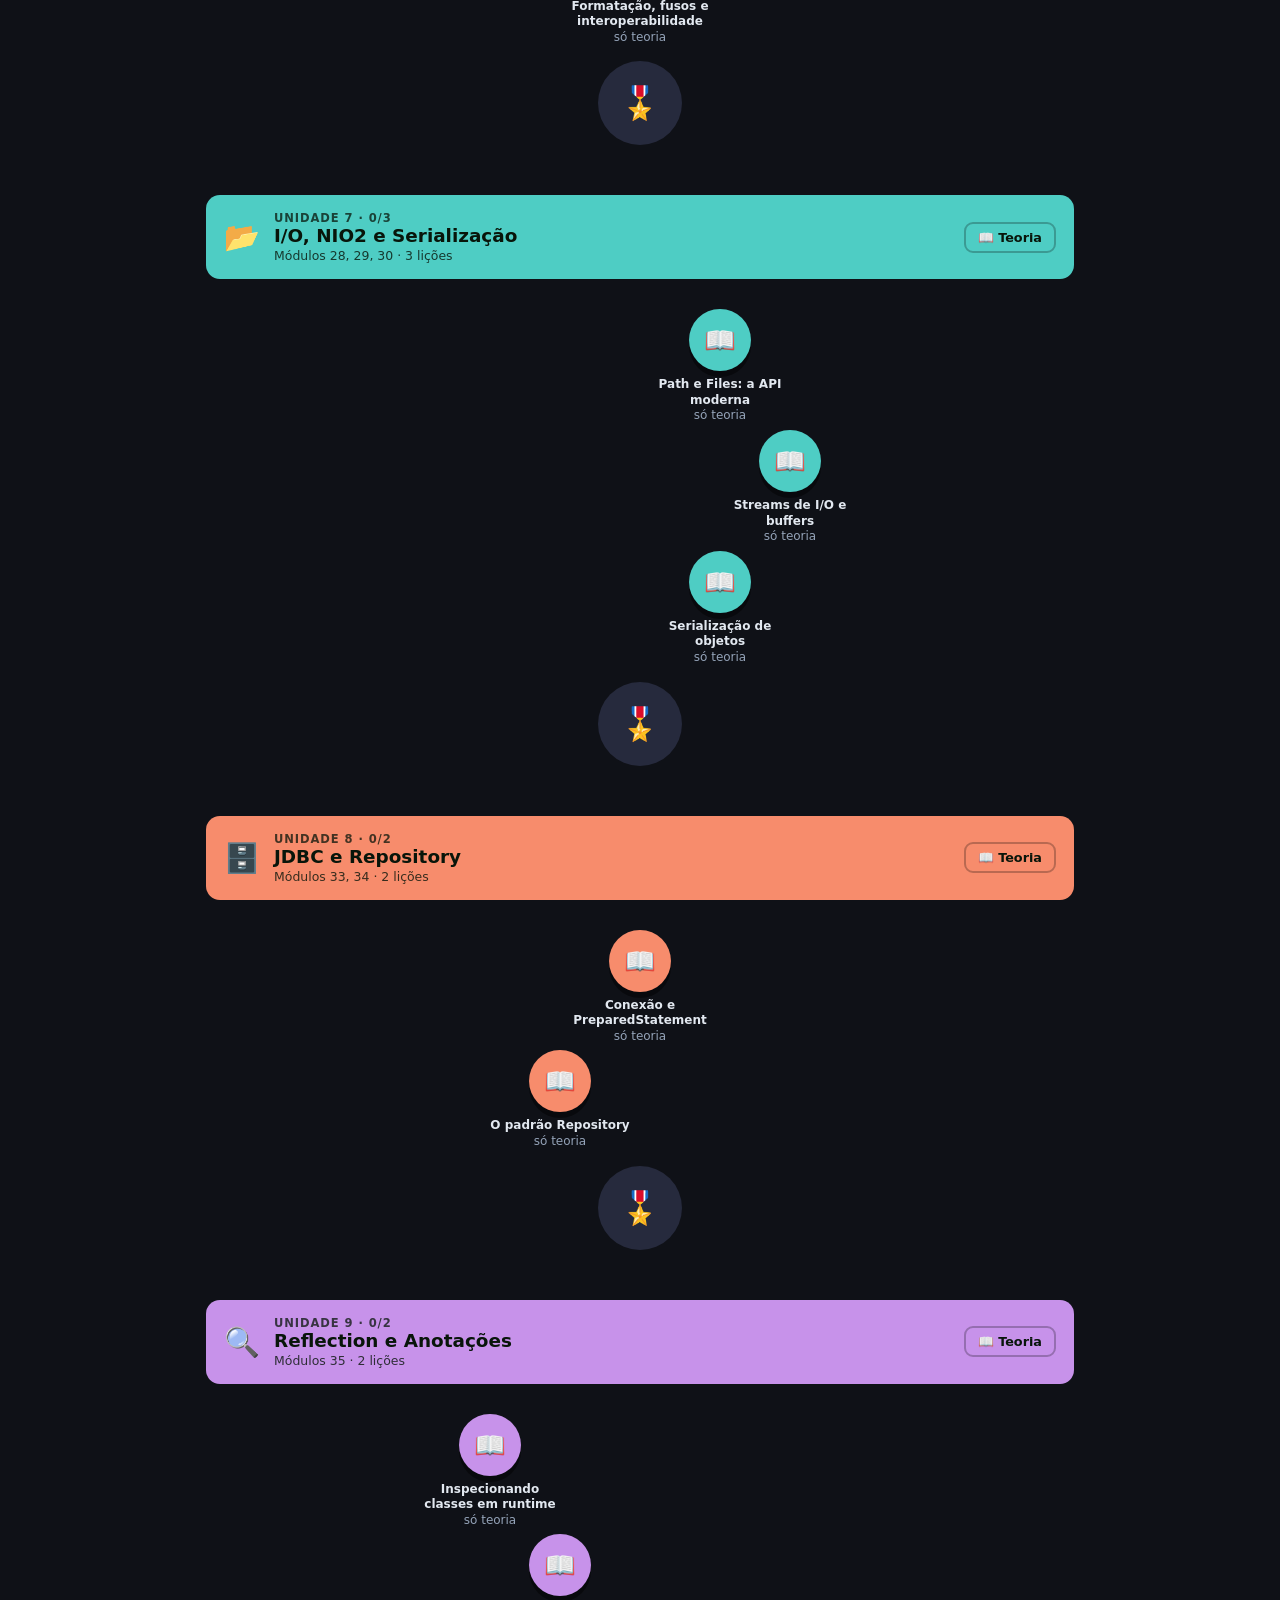
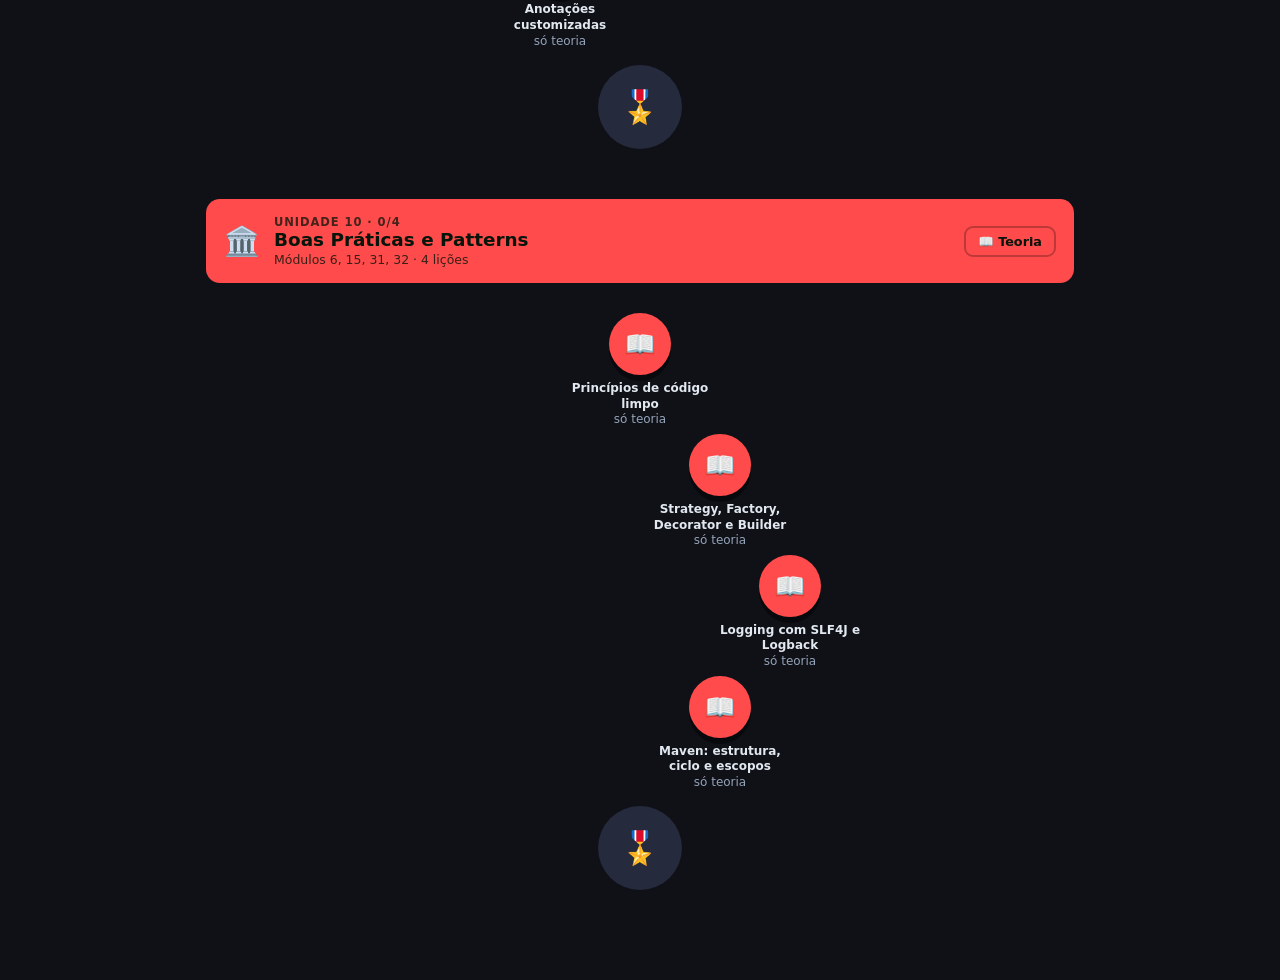
==== commit c679696a: "Adiciona aulas guiadas de Wrappers e Strings; revisa textos e mobile - aula-wrappers.js: 12 cenas co" ====
--- a/trilha/index.html
+++ b/trilha/index.html
@@ -4,7 +4,7 @@
   <meta charset="UTF-8">
   <meta name="viewport" content="width=device-width, initial-scale=1.0, viewport-fit=cover">
   <meta name="theme-color" content="#0f1117">
-  <title>Trilha Java — Revisão Especialista</title>
+  <title>Trilha Java · Revisão Especialista</title>
   <link rel="stylesheet" href="styles/app.css">
 </head>
 <body>
@@ -25,7 +25,7 @@
       <p>
         35 módulos do curso, condensados em uma trilha de lições curtas.
         Cada lição tem a teoria do tema, o módulo do curso para você reassistir o vídeo
-        e exercícios — flashcard, quiz, completar código, pergunta de entrevista e desafio no editor.
+        e exercícios: flashcard, quiz, completar código, pergunta de entrevista e desafio no editor.
       </p>
       <div class="xp-bar"><div class="xp-bar-fill" id="xpFill"></div></div>
       <div class="xp-label" id="xpLabel"></div>
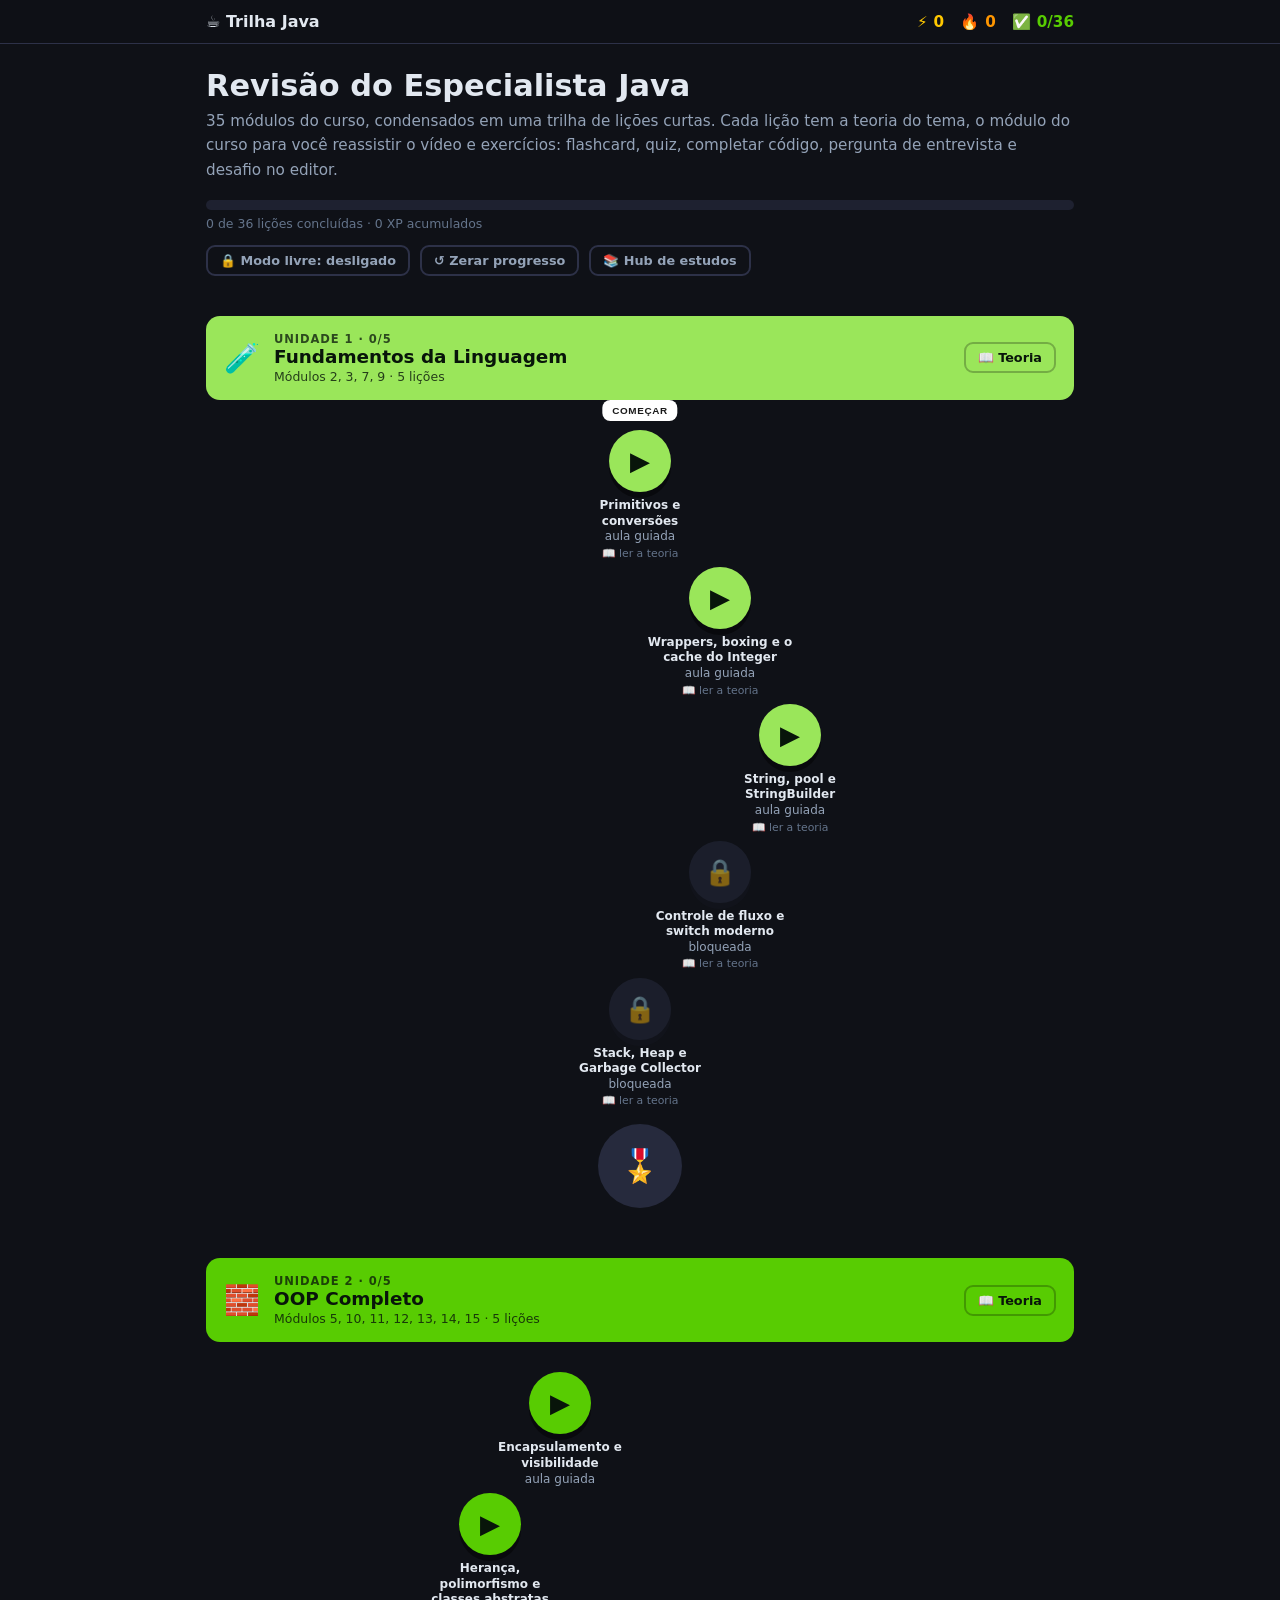
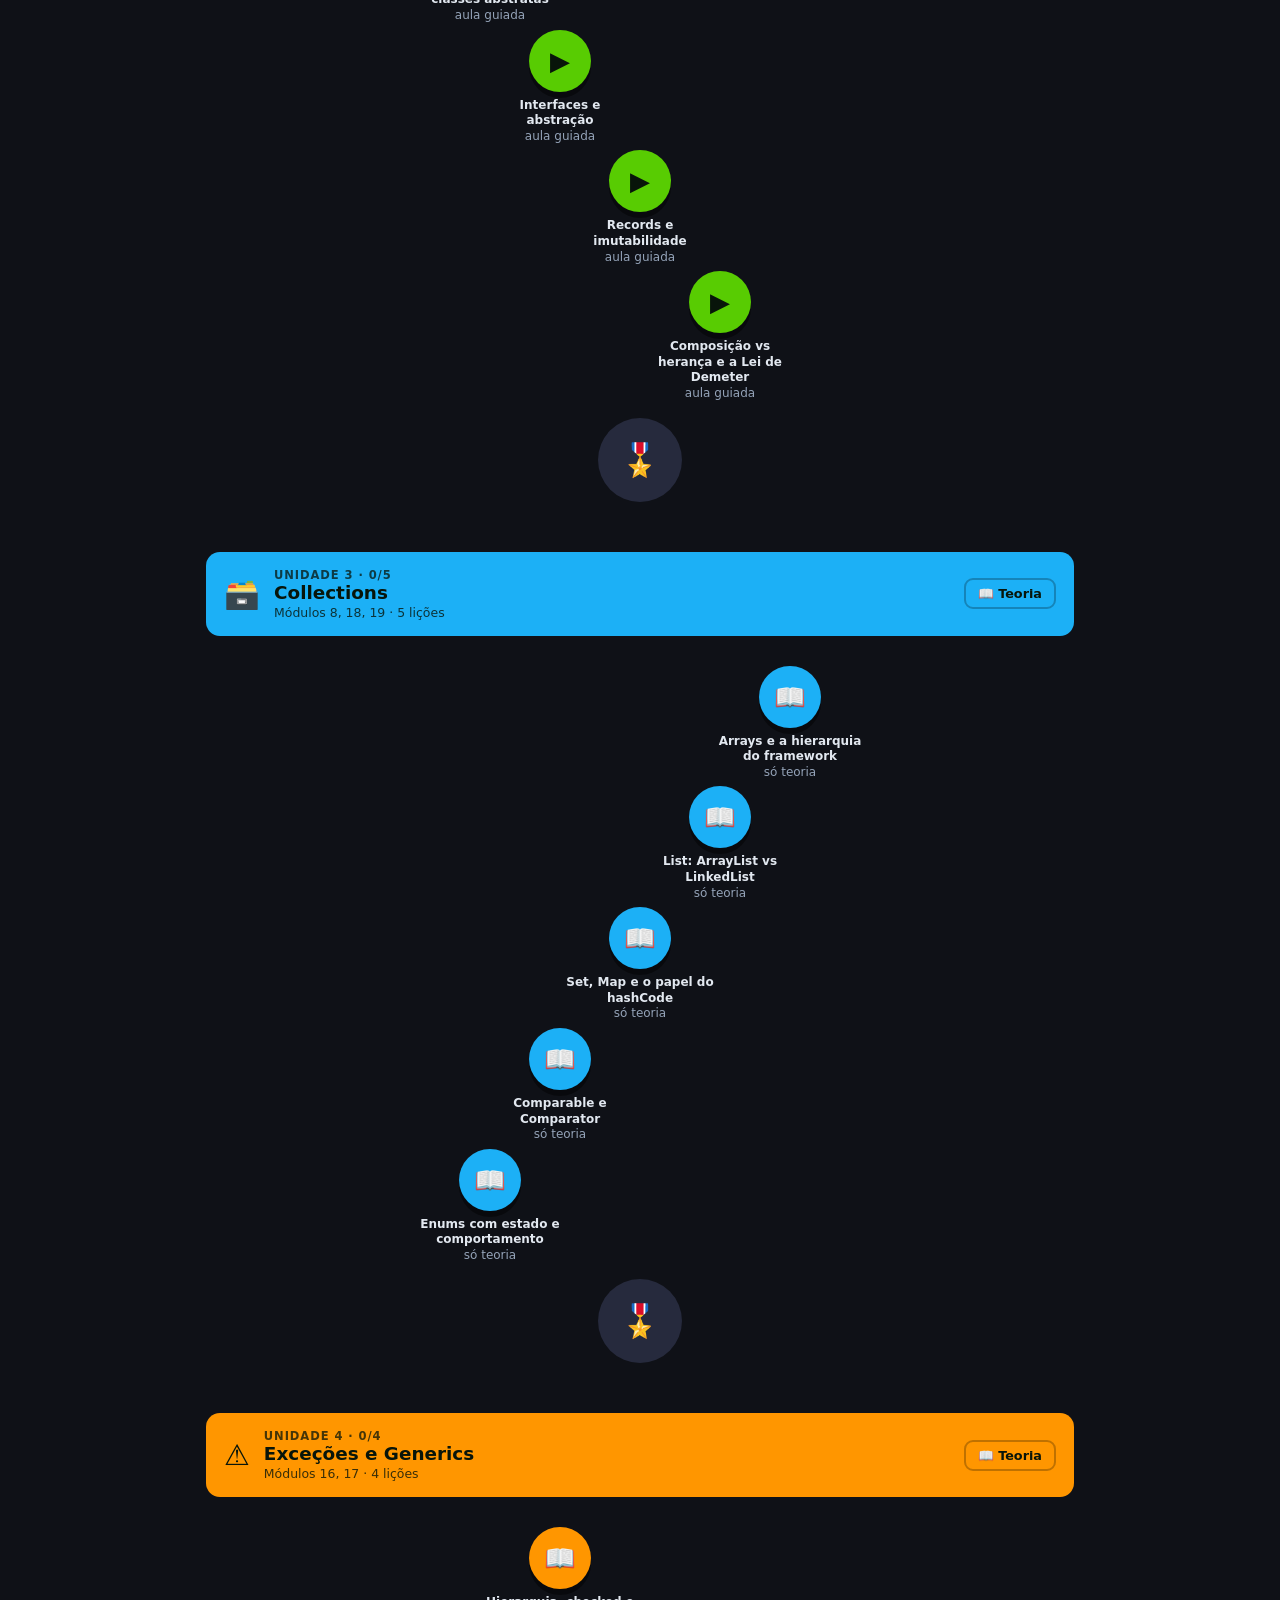
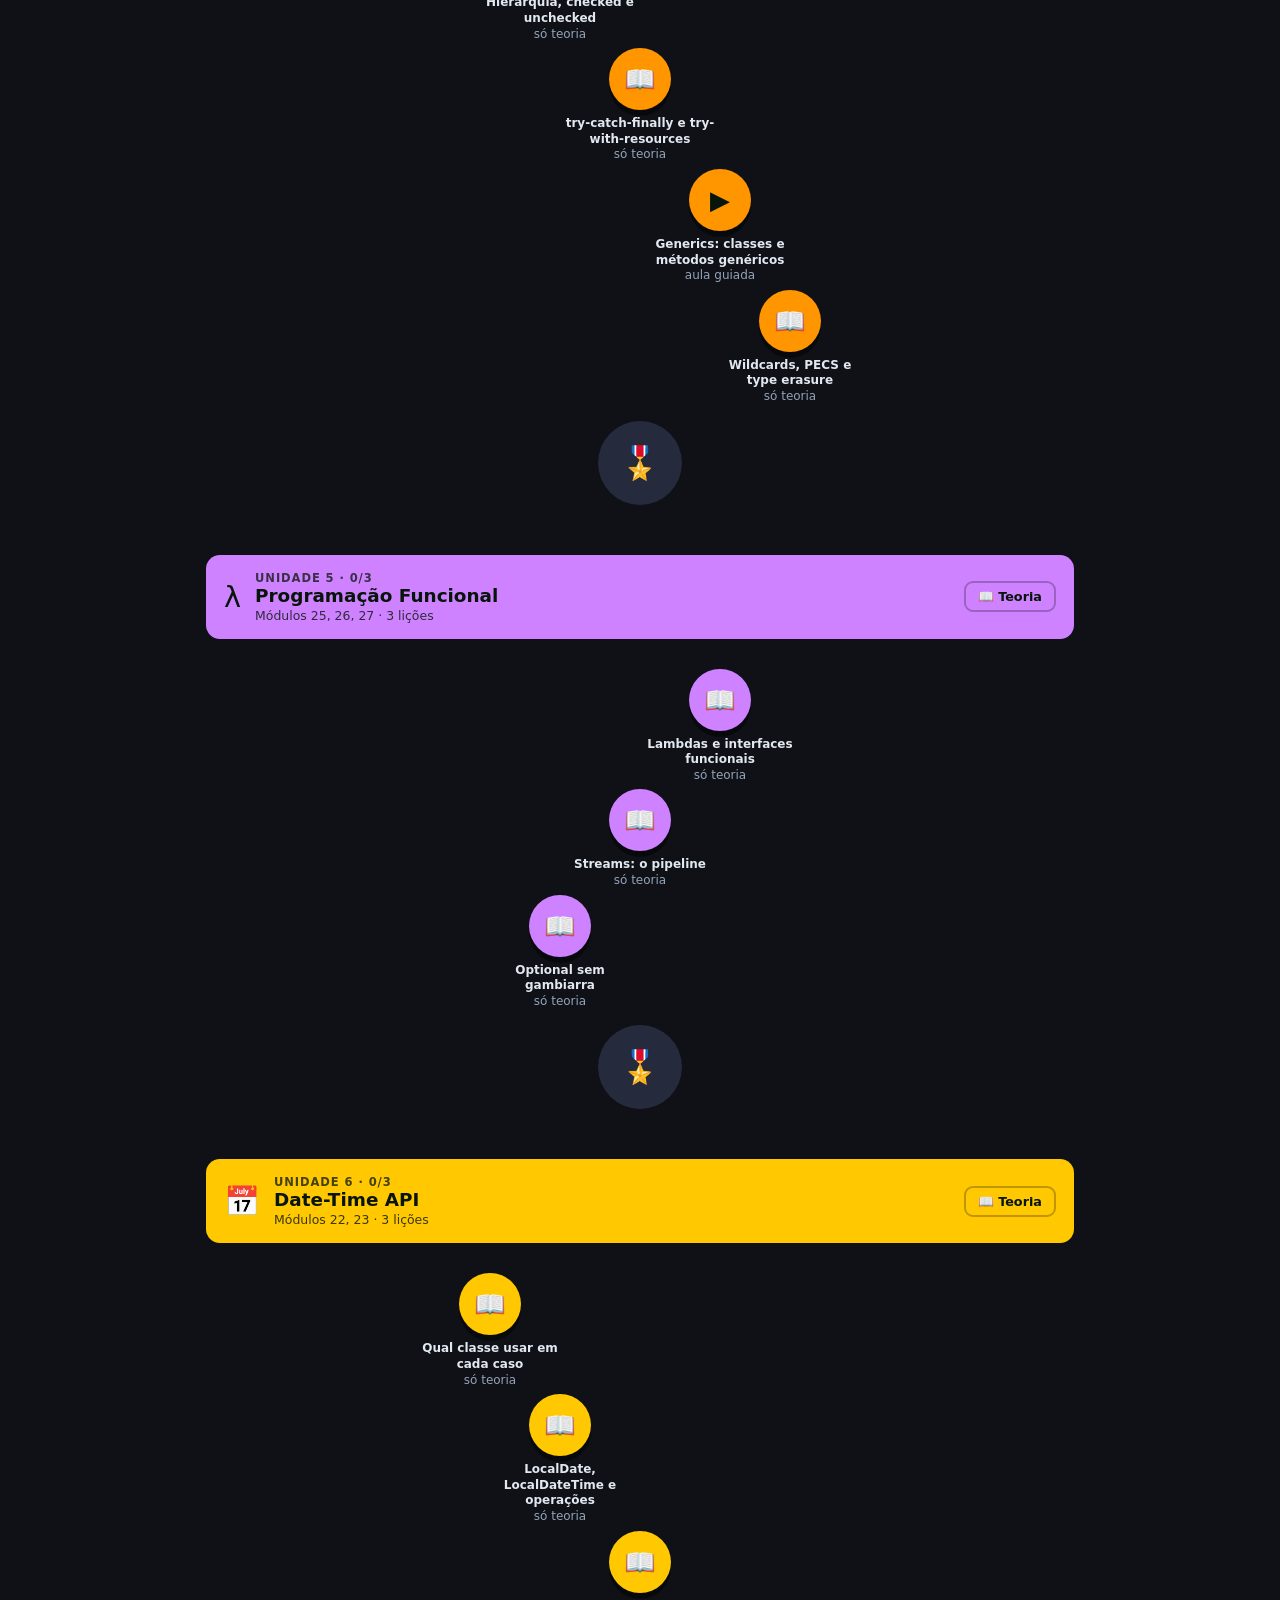
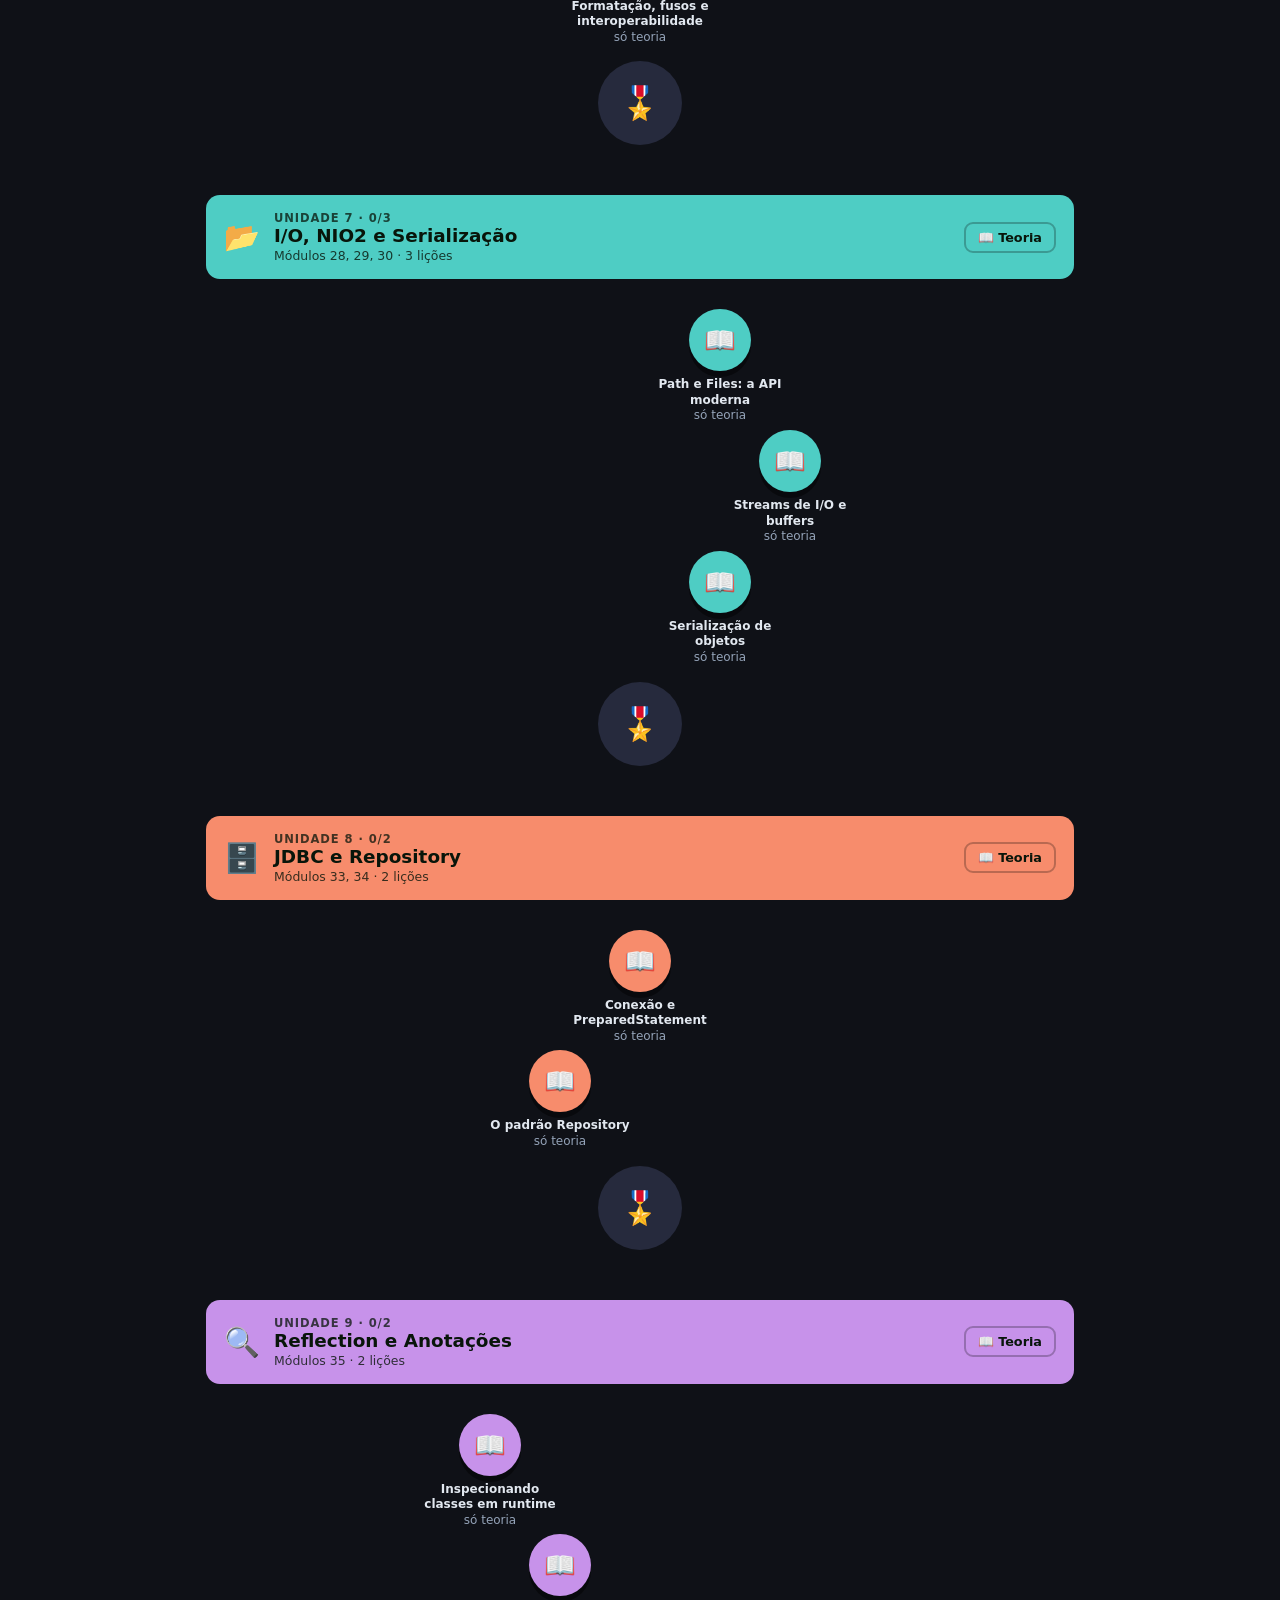
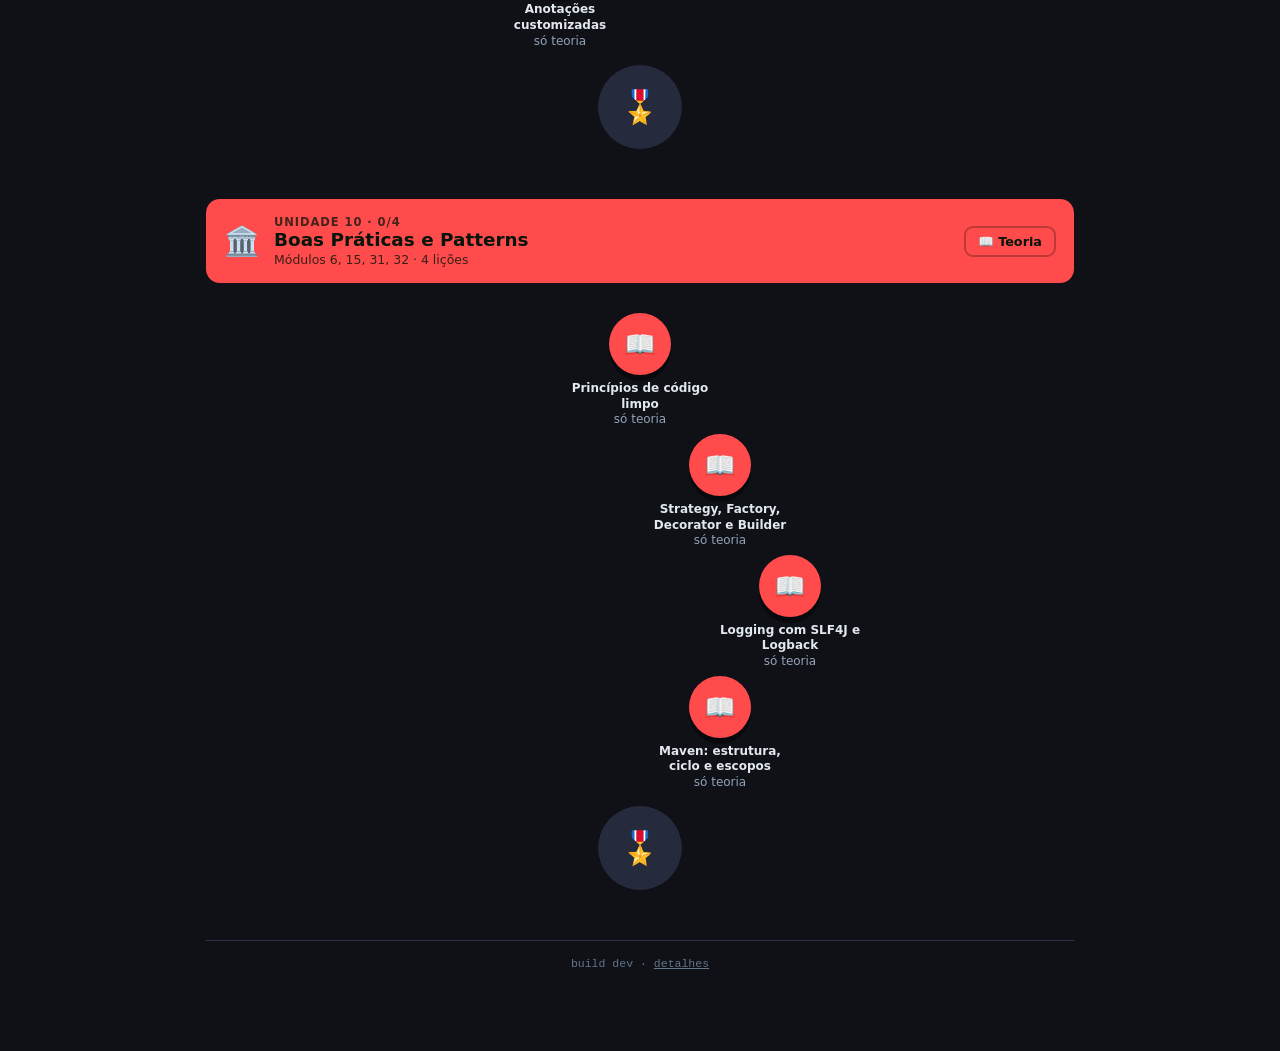
==== commit d429411a: "UX da aula: fluxo ler/Entendi/agir, rodapé enxuto e sistema de versão - Modelo ler -> ✓ Entendi -> a" ====
--- a/trilha/index.html
+++ b/trilha/index.html
@@ -38,6 +38,10 @@
     </div>
 
     <div id="unidades"></div>
+
+    <footer class="rodape-build">
+      build <span id="build-version">dev</span> · <a href="version.json" target="_blank">detalhes</a>
+    </footer>
   </main>
 
   <script src="js/som.js"></script>
--- a/trilha/styles/app.css
+++ b/trilha/styles/app.css
@@ -389,6 +389,16 @@
 .finish-stat .k { font-size: 0.72rem; color: var(--dim); text-transform: uppercase; letter-spacing: .07em; margin-top: 2px; }
 .finish-actions { display: flex; gap: 12px; justify-content: center; flex-wrap: wrap; }
 
+/* ---------------------------------------------------------- rodapé build */
+
+.rodape-build {
+  text-align: center; margin-top: 40px; padding-top: 16px;
+  border-top: 1px solid var(--border);
+  font-size: 0.72rem; color: var(--dim); font-family: var(--mono);
+}
+.rodape-build a { color: var(--dim); text-decoration: underline; }
+.rodape-build a:hover { color: var(--muted); }
+
 /* -------------------------------------------------------- página teoria */
 
 .hud-here { color: var(--dim); font-size: 0.9rem; font-weight: 600; }
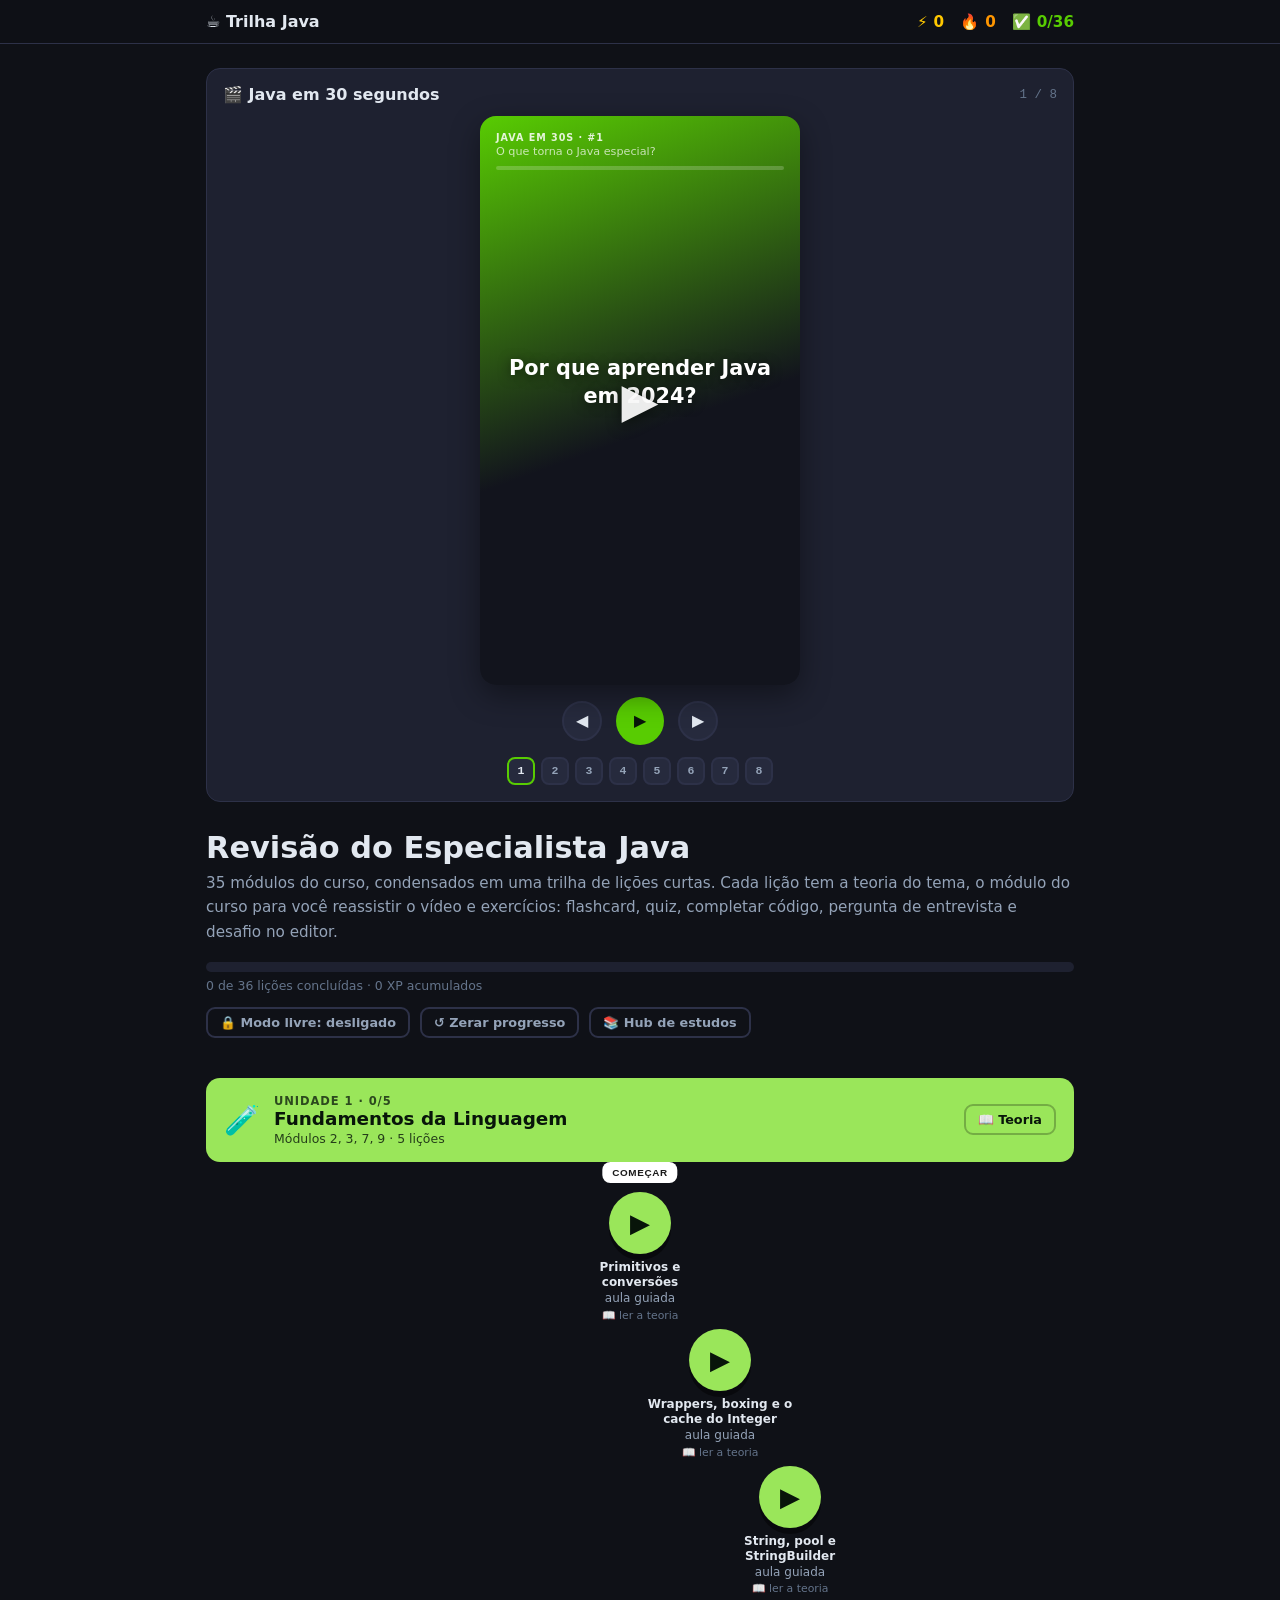
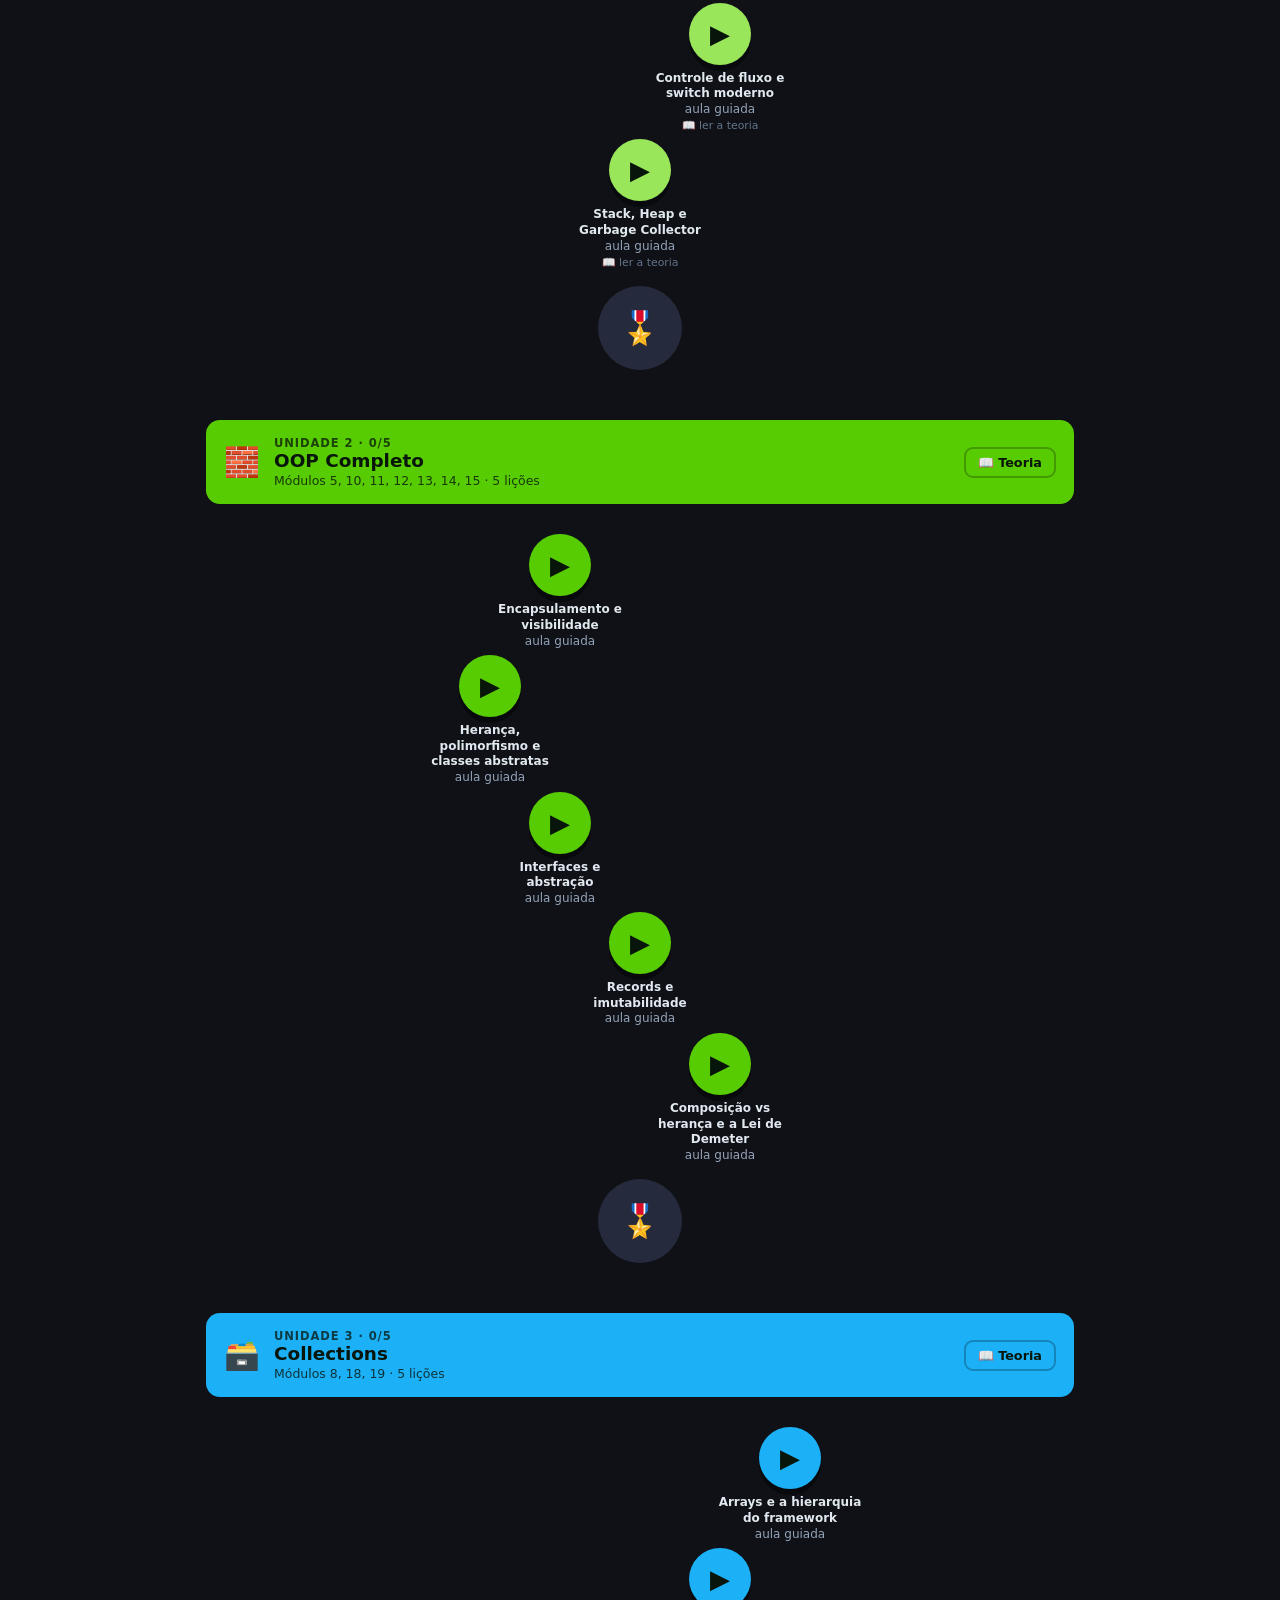
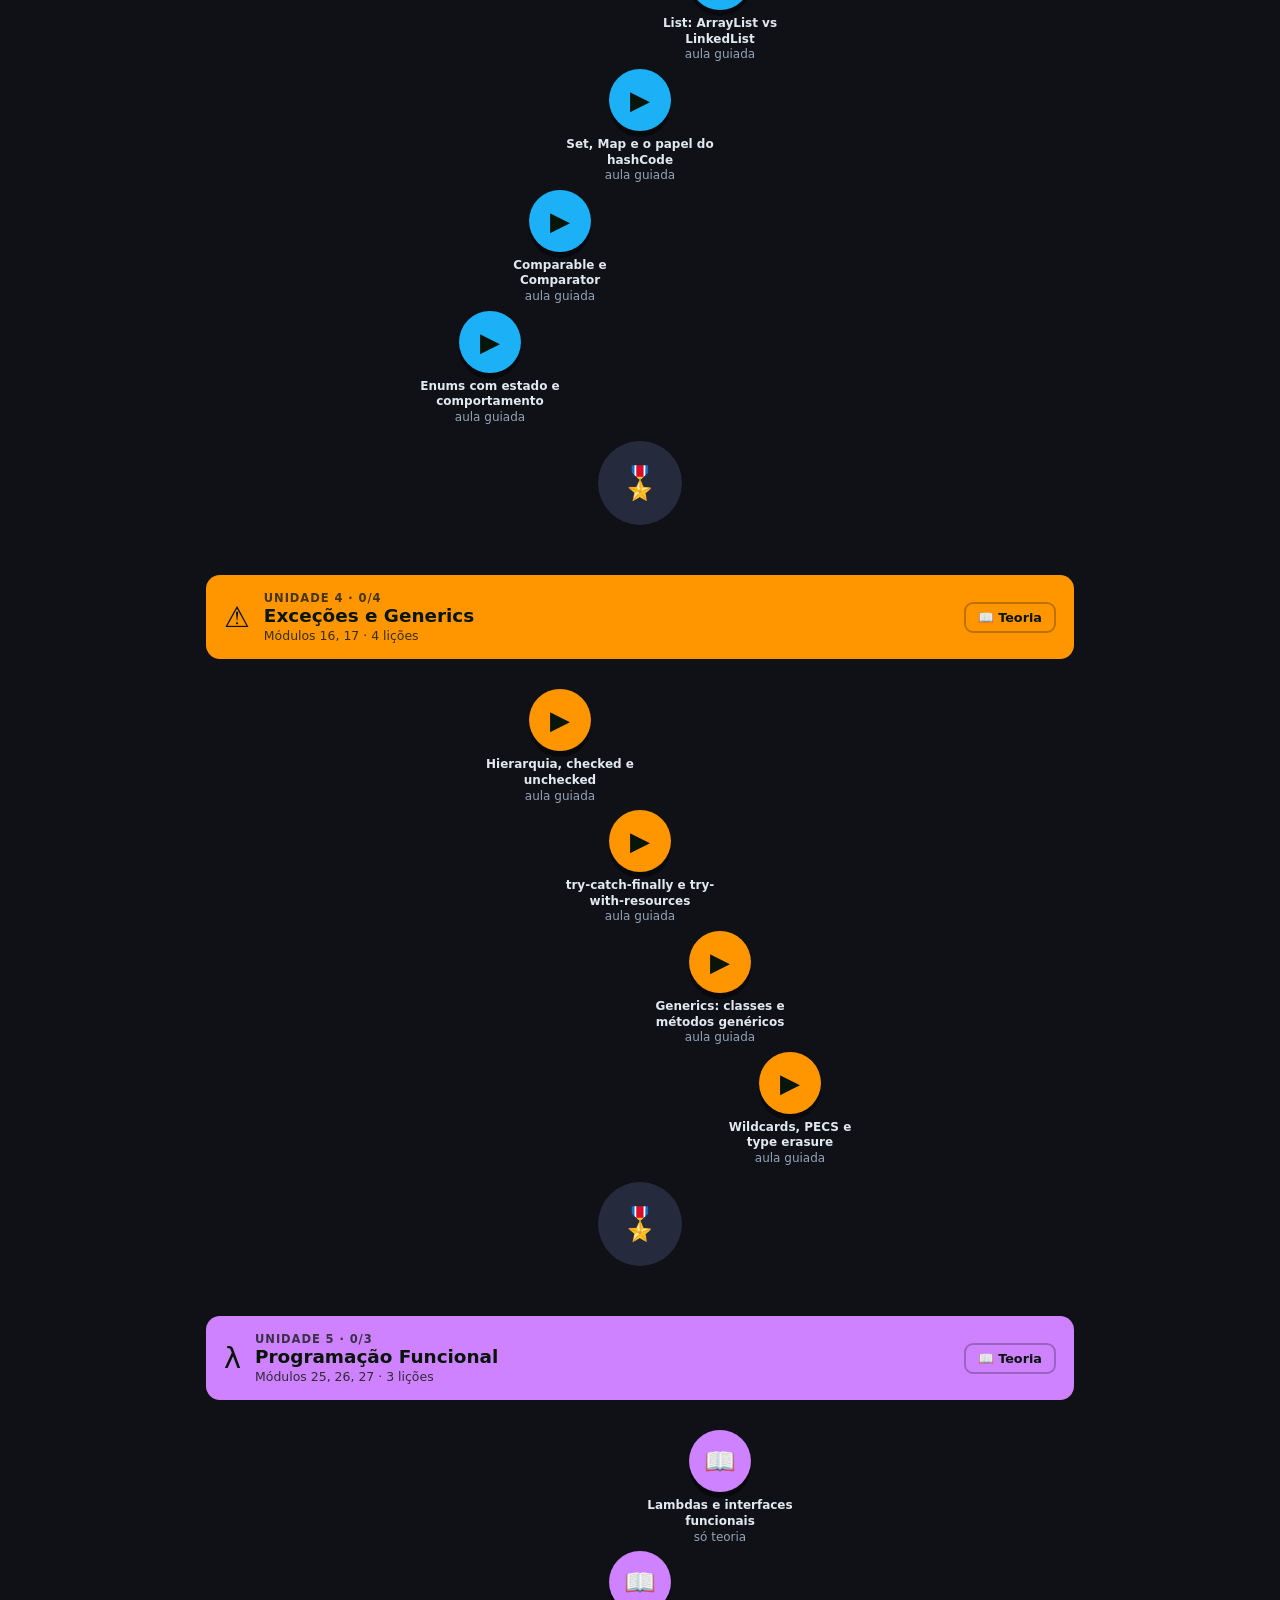
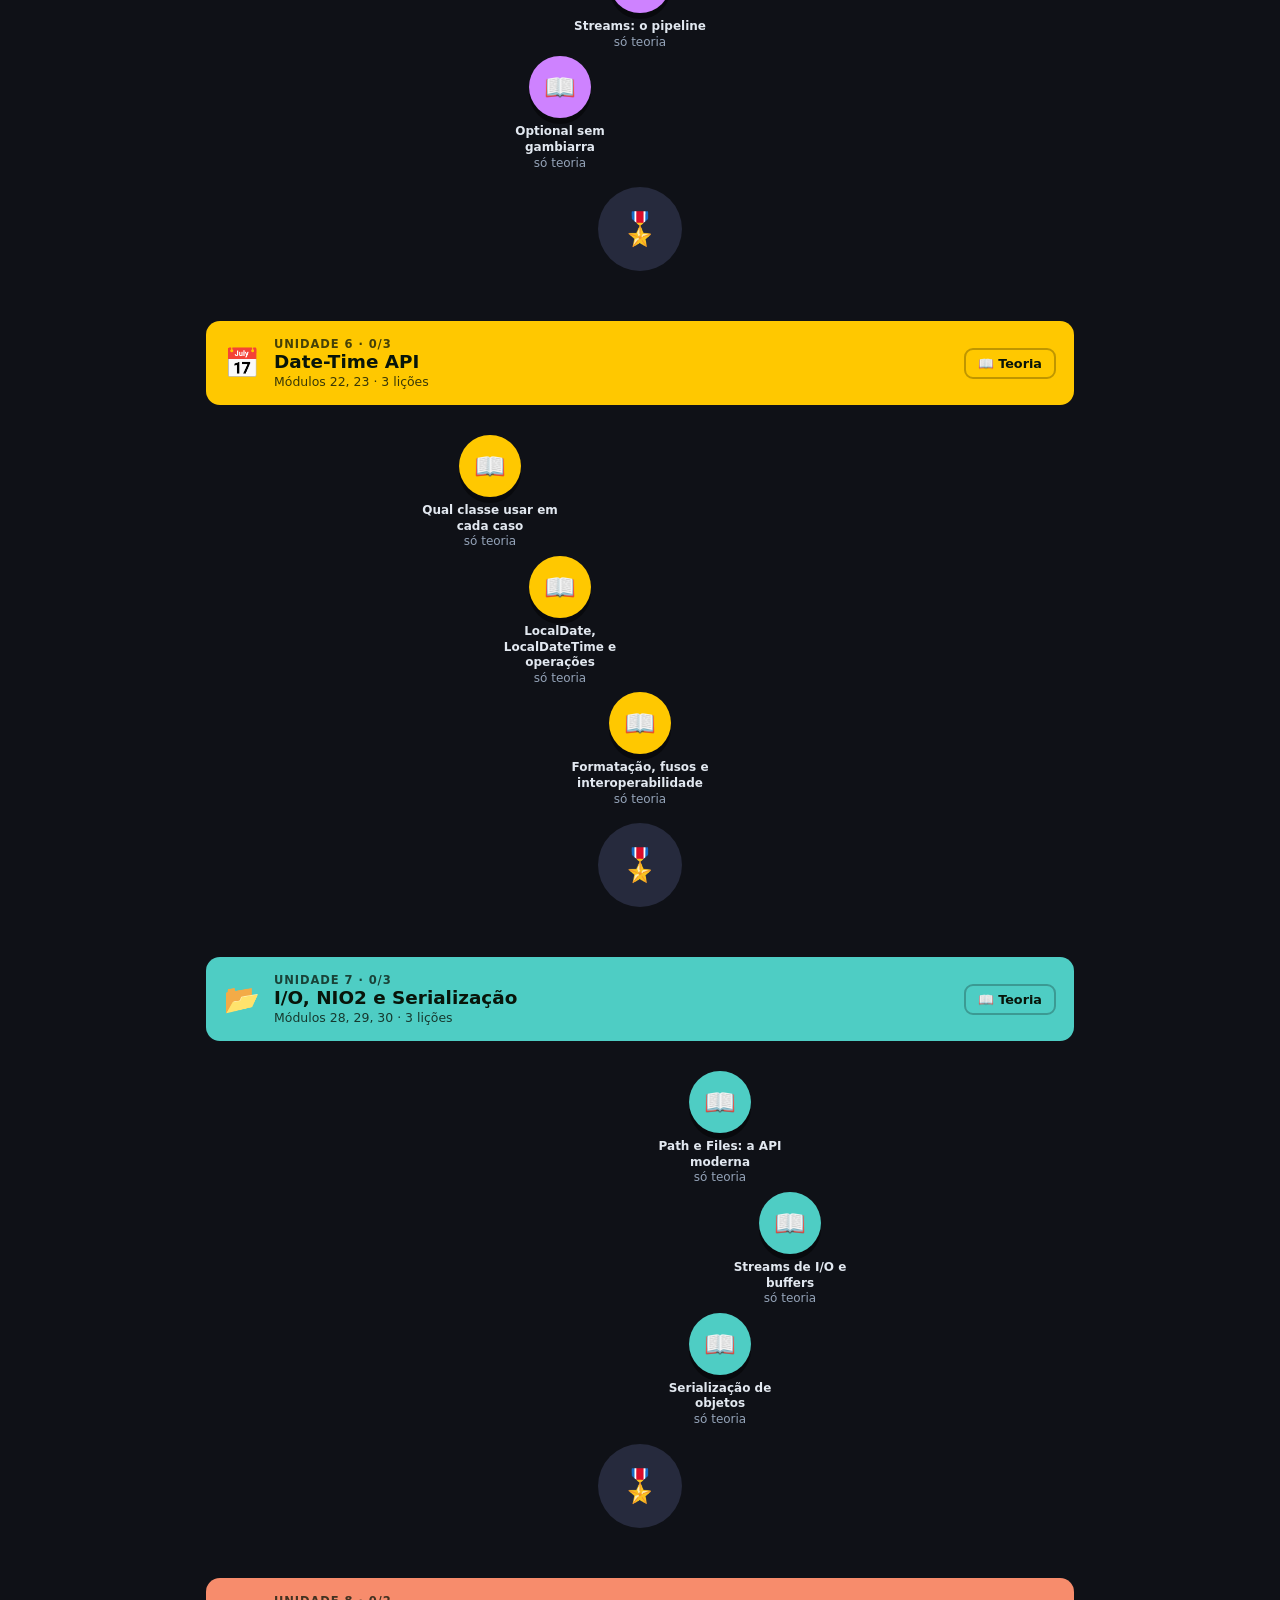
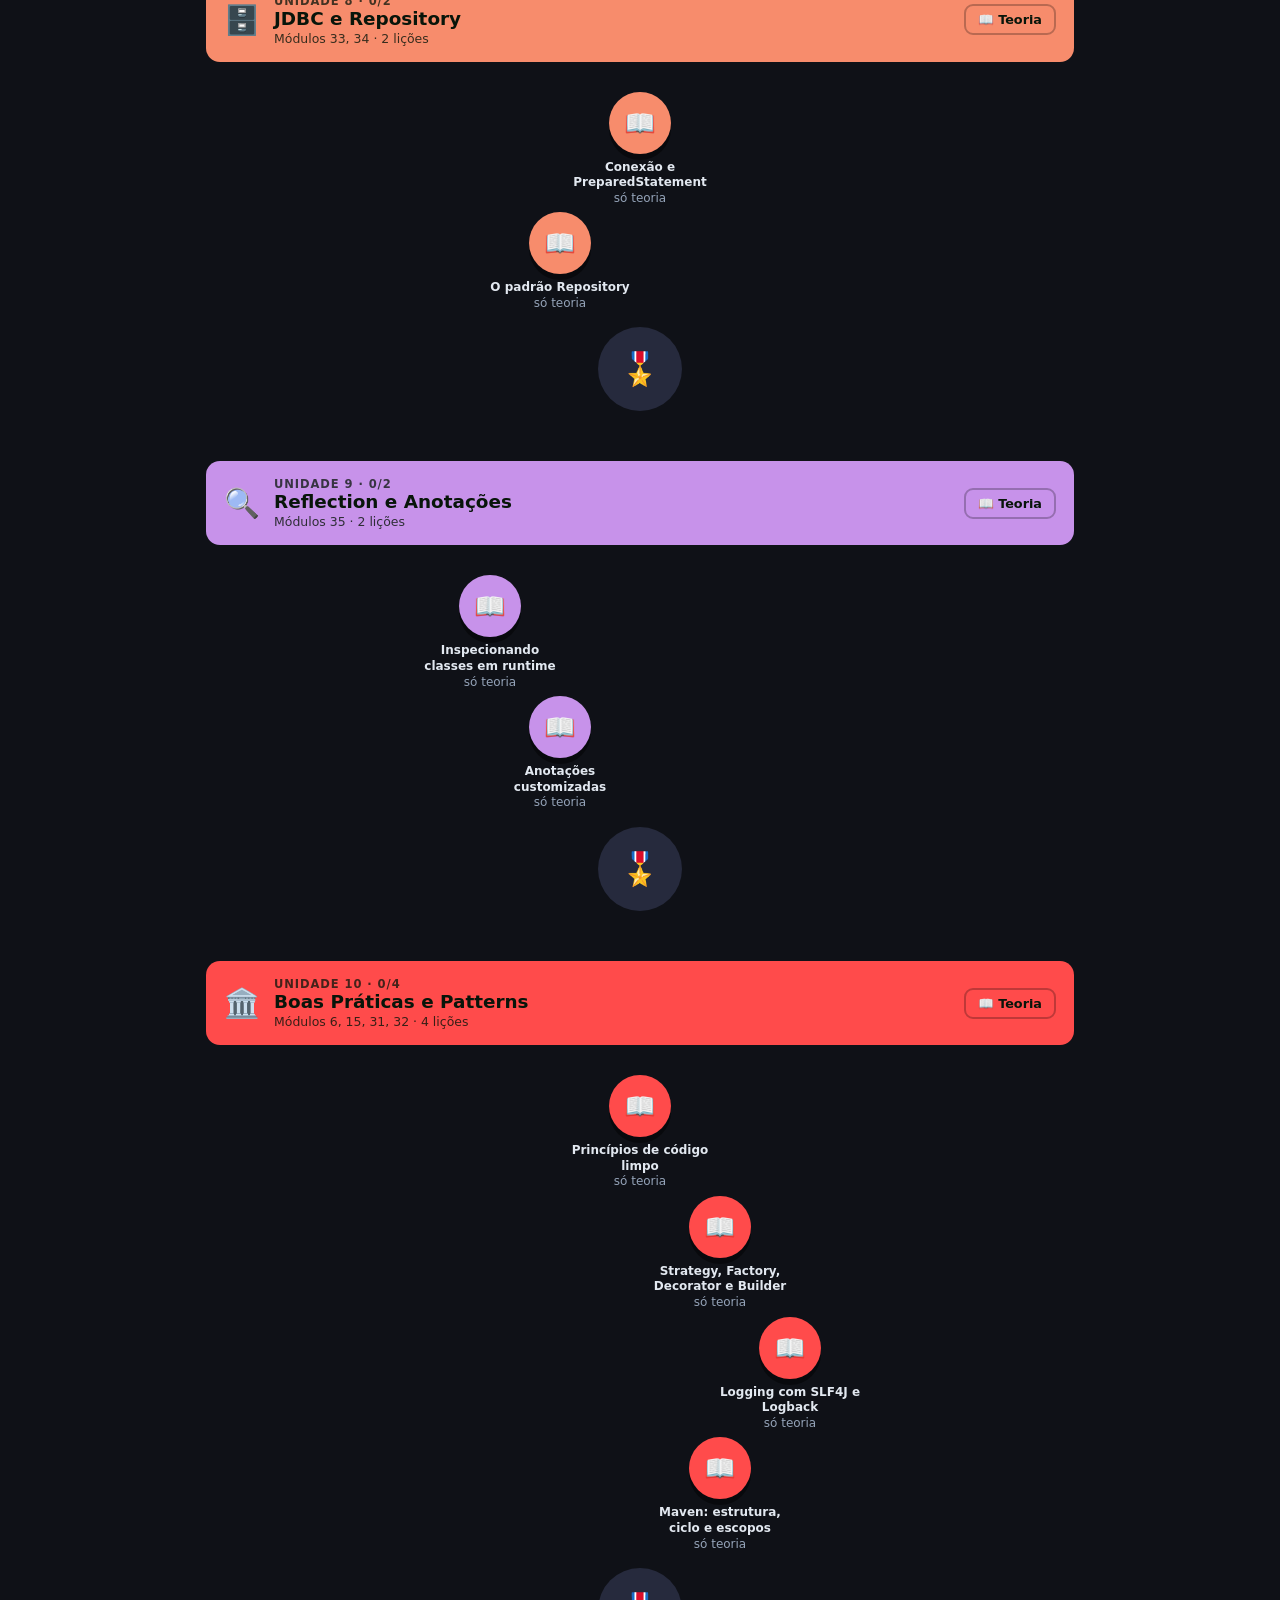
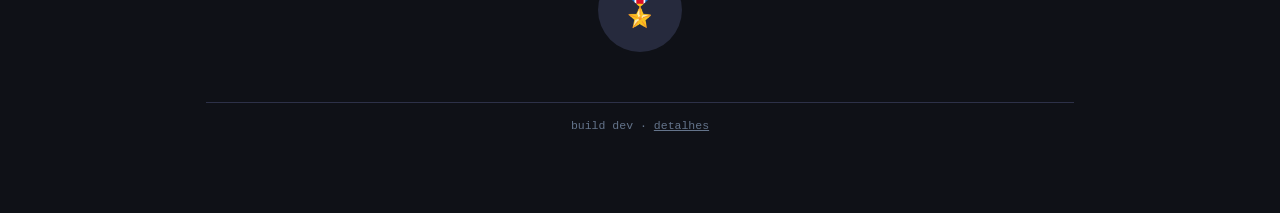
==== commit bca344f6: "Adiciona série de shorts Java (30s) e player no hub - 8 roteiros de shorts (gancho -> roteiro -> dic" ====
--- a/trilha/index.html
+++ b/trilha/index.html
@@ -20,6 +20,8 @@
   </header>
 
   <main class="wrap">
+    <section id="shorts"></section>
+
     <div class="intro">
       <h1>Revisão do Especialista Java</h1>
       <p>
@@ -46,6 +48,8 @@
 
   <script src="js/som.js"></script>
   <script src="js/progress.js"></script>
+  <script src="content/shorts.js"></script>
+  <script src="js/shorts-player.js"></script>
   <script src="content/curso.js"></script>
   <!-- ordem dos scripts = ordem da trilha -->
   <script src="content/page06-fundamentos.js"></script>
--- a/trilha/styles/app.css
+++ b/trilha/styles/app.css
@@ -389,6 +389,92 @@
 .finish-stat .k { font-size: 0.72rem; color: var(--dim); text-transform: uppercase; letter-spacing: .07em; margin-top: 2px; }
 .finish-actions { display: flex; gap: 12px; justify-content: center; flex-wrap: wrap; }
 
+/* ------------------------------------------------ player de shorts (hub) */
+
+.shorts {
+  margin: 0 0 28px;
+  background: var(--card); border: 1px solid var(--border);
+  border-radius: var(--radius); padding: 16px;
+}
+.shorts-head {
+  display: flex; align-items: center; gap: 10px; margin-bottom: 12px;
+}
+.shorts-head h2 { font-size: 1rem; font-weight: 800; flex: 1; }
+.shorts-head .shorts-conta { font-size: 0.78rem; color: var(--dim); font-family: var(--mono); }
+
+.shorts-body { display: flex; flex-direction: column; align-items: center; gap: 12px; }
+
+.short-stage {
+  position: relative; width: 100%; max-width: 300px;
+  aspect-ratio: 9 / 16; max-height: 64vh;
+  border-radius: 16px; overflow: hidden;
+  background: linear-gradient(160deg, var(--short-cor, #58cc02) 0%, #12141d 55%);
+  cursor: pointer; user-select: none;
+  box-shadow: 0 10px 30px rgba(0,0,0,.4);
+}
+.short-stage video { width: 100%; height: 100%; object-fit: cover; display: block; }
+
+.short-canvas { position: absolute; inset: 0; display: flex; flex-direction: column; padding: 16px; color: #fff; }
+.short-canvas.video { padding: 0; }
+.short-badge {
+  font-size: 0.6rem; font-weight: 800; letter-spacing: .1em; text-transform: uppercase;
+  color: rgba(255,255,255,.85);
+}
+.short-titulo { font-size: 0.7rem; color: rgba(255,255,255,.7); margin-top: 2px; margin-bottom: 8px; }
+.short-prog { height: 4px; border-radius: 3px; background: rgba(255,255,255,.2); overflow: hidden; margin-bottom: auto; }
+.short-prog-fill { height: 100%; background: #fff; width: 0; }
+
+.short-caption {
+  flex: 1; display: flex; align-items: center; justify-content: center; text-align: center;
+  font-size: 1.15rem; font-weight: 700; line-height: 1.35; padding: 8px 2px;
+  text-shadow: 0 2px 12px rgba(0,0,0,.5);
+}
+.short-caption.gancho { font-size: 1.3rem; color: #fff; }
+.short-caption.dica-fase { color: var(--gold); }
+
+.short-codigo {
+  font-family: var(--mono); font-size: 0.68rem; line-height: 1.5;
+  background: rgba(0,0,0,.42); border-radius: 8px; padding: 8px 10px;
+  color: #d7dce8; white-space: pre-wrap; margin-top: 8px; min-height: 0;
+  opacity: 0; transition: opacity .3s;
+}
+.short-codigo.on { opacity: 1; }
+.short-dica {
+  margin-top: 8px; font-size: 0.72rem; font-weight: 700; text-align: center;
+  color: #08150a; background: var(--gold); border-radius: 20px; padding: 6px 12px;
+  opacity: 0; transform: translateY(6px); transition: opacity .3s, transform .3s;
+}
+.short-dica.on { opacity: 1; transform: none; }
+
+.short-play {
+  position: absolute; inset: 0; display: grid; place-items: center;
+  font-size: 3rem; color: rgba(255,255,255,.92); pointer-events: none;
+  opacity: 0; transition: opacity .2s; text-shadow: 0 3px 14px rgba(0,0,0,.5);
+}
+.short-stage.pausado .short-play { opacity: 1; }
+
+.shorts-controles { display: flex; align-items: center; gap: 14px; }
+.shorts-controles button {
+  background: var(--card-2); border: 2px solid var(--border); color: var(--text);
+  width: 40px; height: 40px; border-radius: 50%; cursor: pointer; font-size: 1rem;
+  display: grid; place-items: center;
+}
+.shorts-controles button:hover { border-color: var(--dim); }
+.shorts-controles .play-btn { width: 48px; height: 48px; background: var(--green); color: #08150a; border: none; }
+
+.shorts-lista { display: flex; gap: 6px; flex-wrap: wrap; justify-content: center; }
+.short-chip {
+  width: 28px; height: 28px; border-radius: 8px; border: 2px solid var(--border);
+  background: var(--card-2); color: var(--muted); font-size: 0.72rem; font-weight: 700;
+  cursor: pointer; display: grid; place-items: center; font-family: var(--mono);
+}
+.short-chip.ativo { border-color: var(--short-cor, var(--green)); color: var(--text); }
+
+@media (min-width: 720px) {
+  .short-stage { max-width: 320px; }
+  .short-caption { font-size: 1.25rem; }
+}
+
 /* ---------------------------------------------------------- rodapé build */
 
 .rodape-build {
